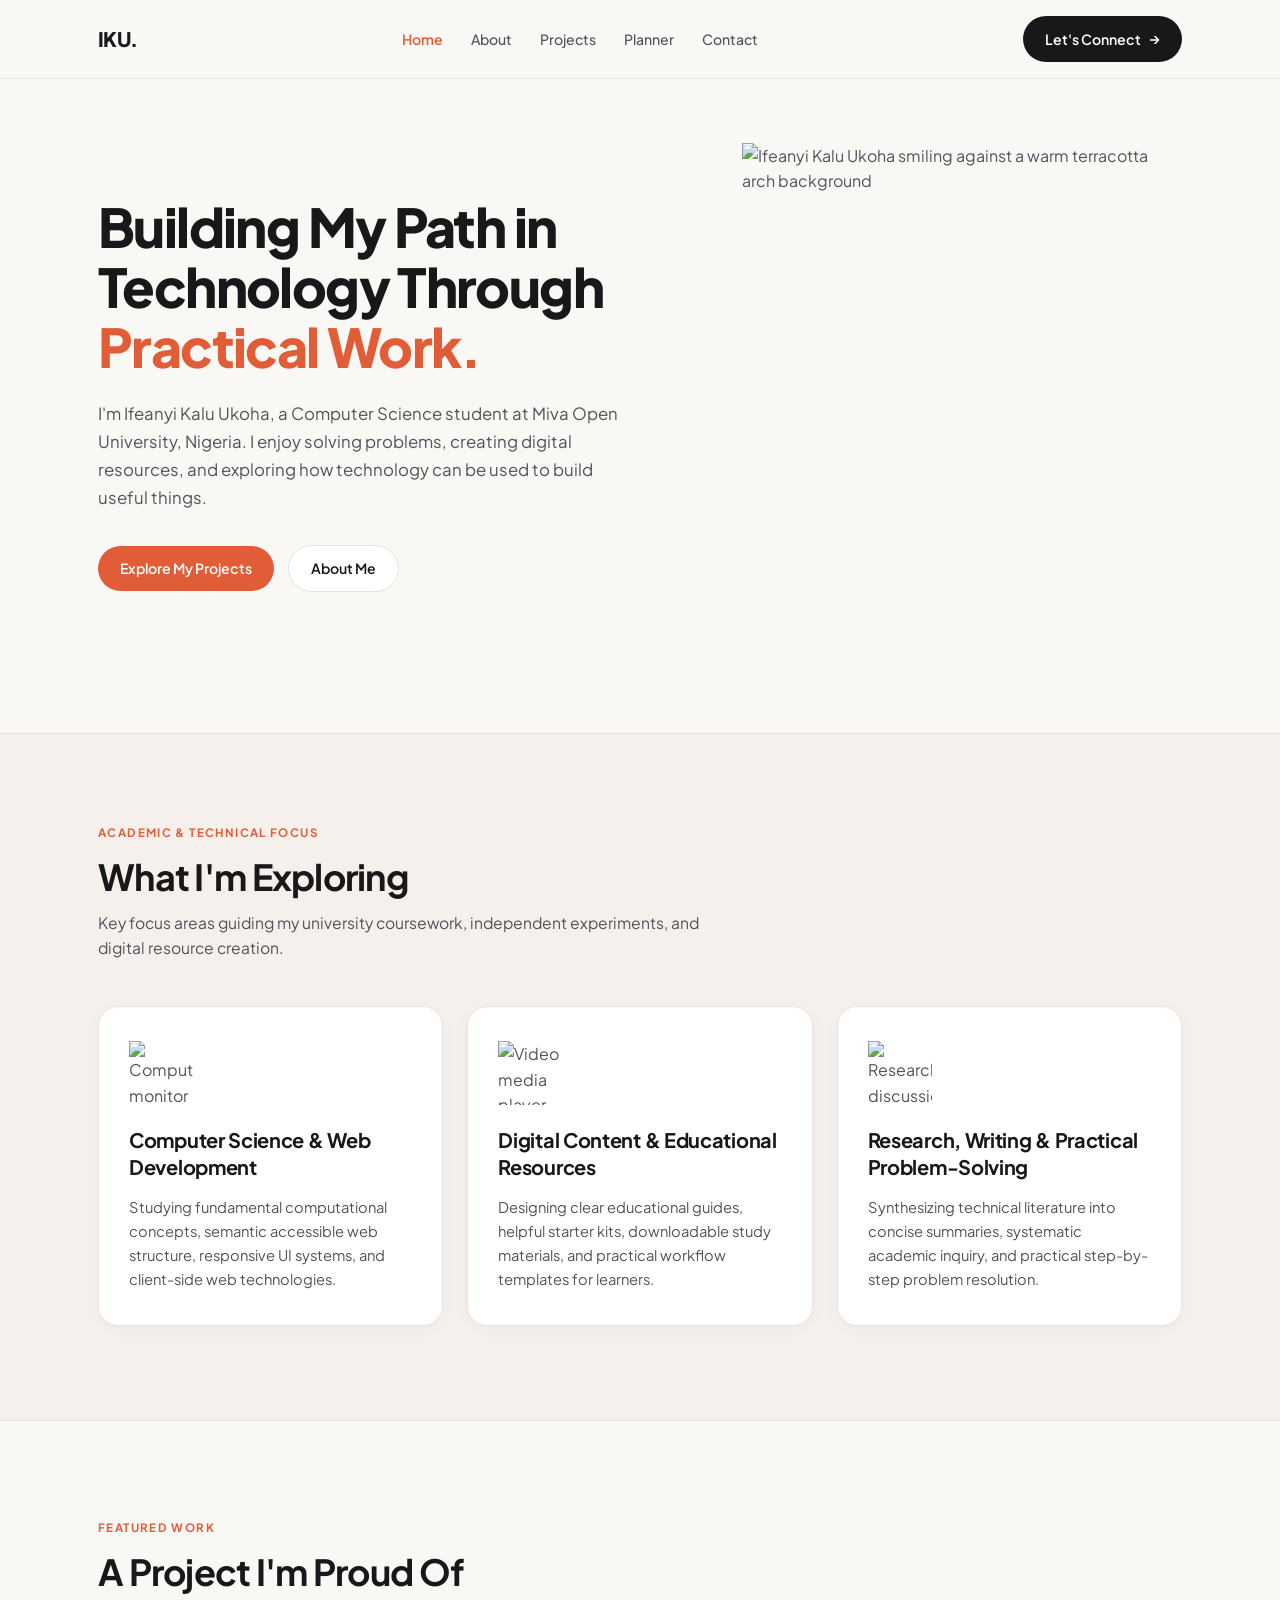
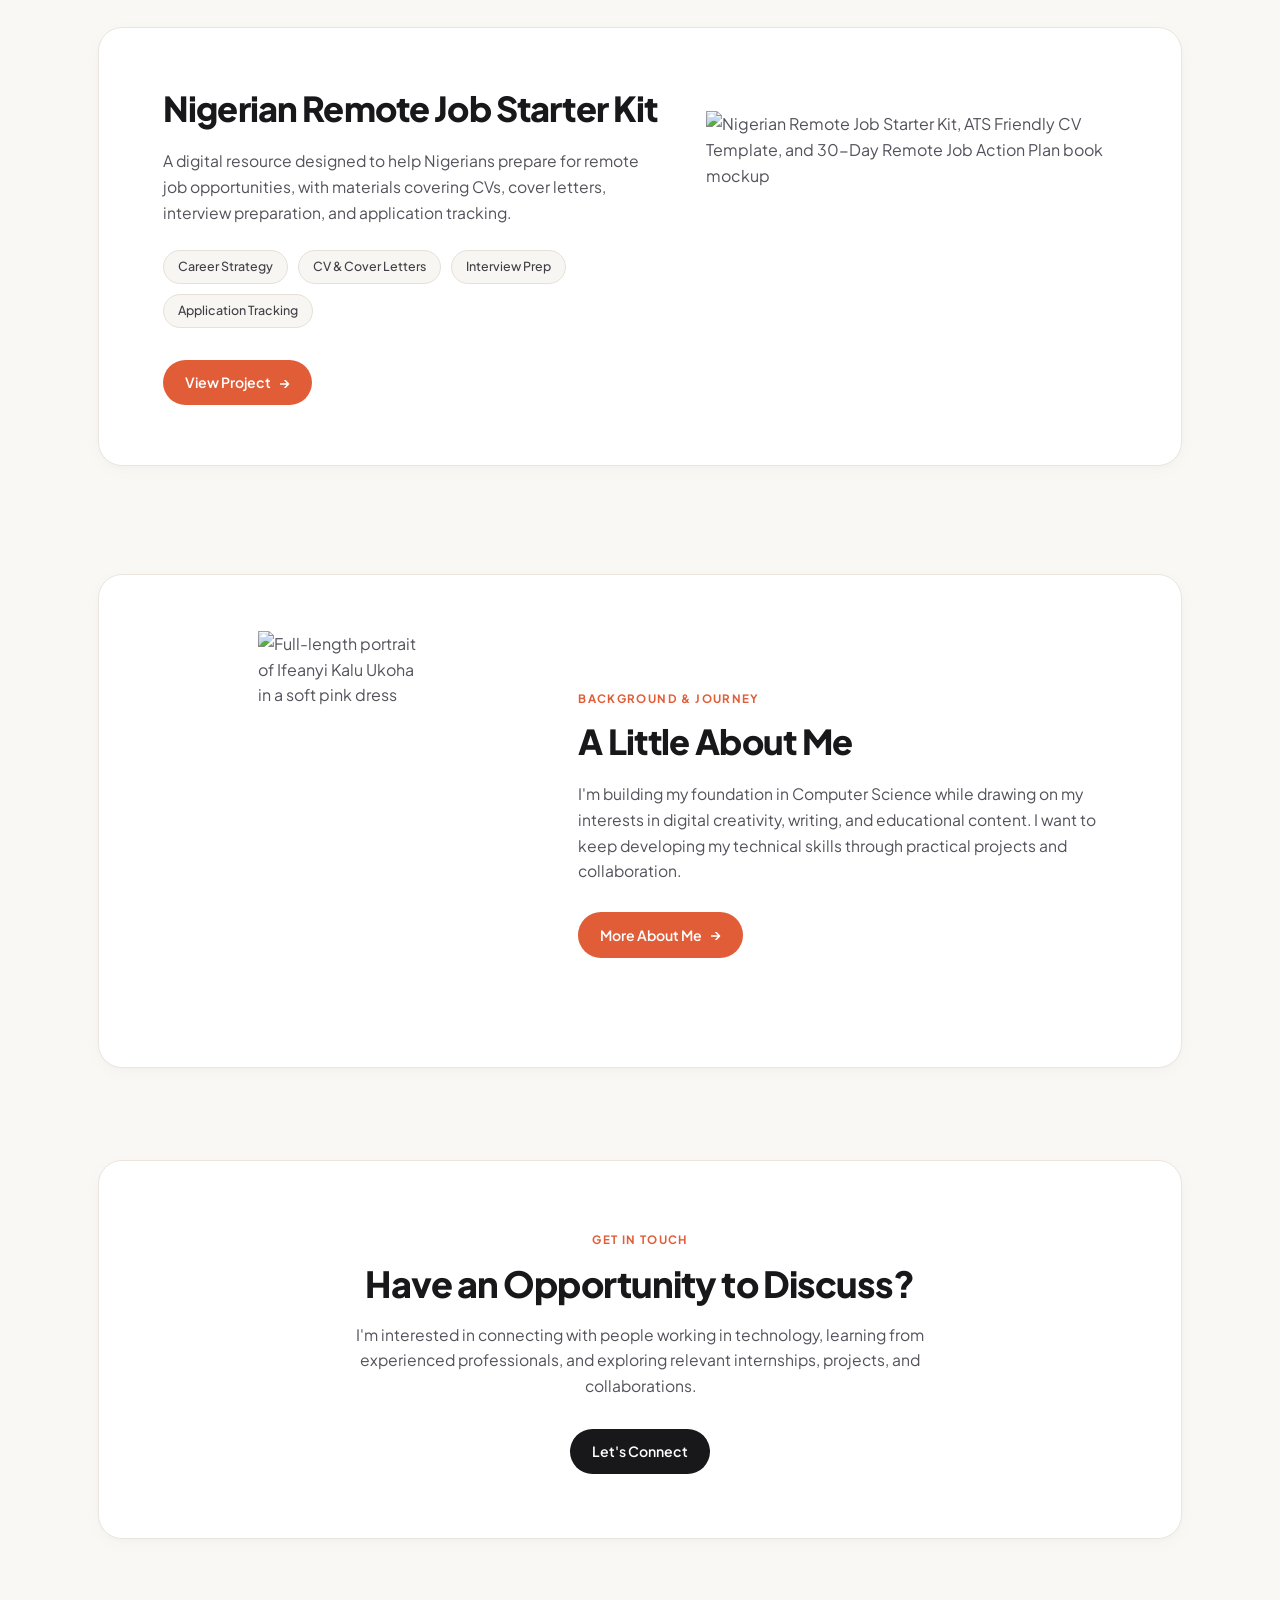
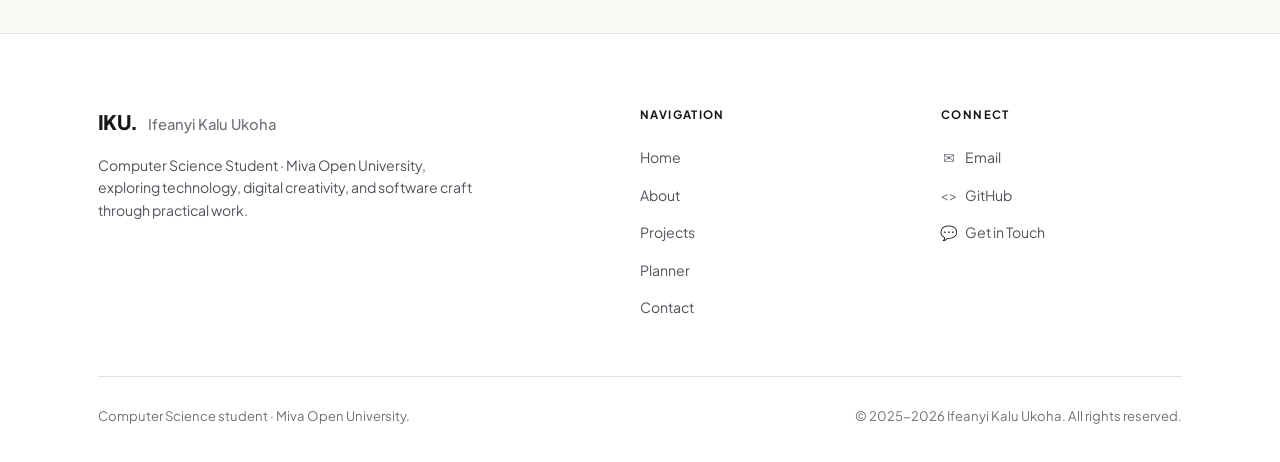
==== index.html @ 0268415d "Homepage UI transferred" ====
<!doctype html>
<html lang="en">
  <head>
    <meta charset="UTF-8" />
    <meta name="viewport" content="width=device-width, initial-scale=1.0" />
    <title>Ifeanyi Kalu Ukoha - Portfolio Homepage</title>
    <meta name="description" content="Portfolio homepage of Ifeanyi Kalu Ukoha, Computer Science student at Miva Open University, Nigeria." />
    <meta property="og:title" content="Ifeanyi Kalu Ukoha - Portfolio Homepage" />
    <meta property="og:description" content="Portfolio homepage of Ifeanyi Kalu Ukoha, Computer Science student at Miva Open University, Nigeria." />
    <meta property="og:type" content="website" />
    <meta name="twitter:card" content="summary_large_image" />

    
    <link rel="preconnect" href="https://fonts.googleapis.com" />
    <link rel="preconnect" href="https://fonts.gstatic.com" crossorigin />
    <link
      href="https://fonts.googleapis.com/css2?family=Plus+Jakarta+Sans:wght@400;500;600;700;800&display=swap"
      rel="stylesheet"
    />

    
    <link rel="stylesheet" href="/css/style.css" />
    <link rel="stylesheet" href="/css/home.css" />
  </head>
  <body>
    <!-- =====================================================================
         1. Navigation
         ===================================================================== -->
    <header class="site-header">
      <div class="container nav-container">
        <a href="#home" class="brand-logo" aria-label="IKU Homepage">IKU.</a>

        <button
          class="mobile-menu-toggle"
          id="mobileMenuToggle"
          aria-label="Toggle navigation menu"
          aria-expanded="false"
        >
          <span></span>
          <span></span>
          <span></span>
        </button>

        <nav aria-label="Main Navigation">
          <ul class="nav-links">
            <li><a href="#home" class="nav-link active">Home</a></li>
            <li><a href="#about" class="nav-link">About</a></li>
            <li><a href="#projects" class="nav-link">Projects</a></li>
            <li><a href="#focus" class="nav-link">Planner</a></li>
            <li><a href="#contact" class="nav-link">Contact</a></li>
          </ul>
        </nav>

        <div class="nav-actions">
          <a href="#contact" class="btn btn-dark">
            Let's Connect <span class="arrow">→</span>
          </a>
        </div>
      </div>
    </header>

    <!-- Main Content Flow -->
    <main>
      <!-- ===================================================================
           2. Hero Section
           =================================================================== -->
      <section id="home" class="hero-section">
        <div class="container">
          <div class="hero-grid">
            <div class="hero-content">
              <h1 class="hero-headline">
                Building My Path in<br class="hero-br" />
                Technology Through<br class="hero-br" />
                <span class="highlight">Practical Work.</span>
              </h1>
              <p class="hero-intro">
                I'm Ifeanyi Kalu Ukoha, a Computer Science student at Miva Open
                University, Nigeria. I enjoy solving problems, creating digital
                resources, and exploring how technology can be used to build
                useful things.
              </p>
              <div class="hero-actions">
                <a href="#projects" class="btn btn-primary">Explore My Projects</a>
                <a href="#about" class="btn btn-secondary">About Me</a>
              </div>
            </div>

            <div class="hero-visual">
              <div class="hero-portrait-wrapper">
                <img
                  src="/assets/images/hero-portrait.png"
                  alt="Ifeanyi Kalu Ukoha smiling against a warm terracotta arch background"
                  class="hero-portrait-img"
                  width="420"
                  height="480"
                />
              </div>
            </div>
          </div>
        </div>
      </section>

      <!-- ===================================================================
           3. Academic & Technical Focus
           =================================================================== -->
      <section id="focus" class="focus-section">
        <div class="container">
          <div class="focus-header">
            <span class="eyebrow">ACADEMIC & TECHNICAL FOCUS</span>
            <h2 class="section-title">What I'm Exploring</h2>
            <p class="section-desc">
              Key focus areas guiding my university coursework, independent experiments, and digital resource creation.
            </p>
          </div>

          <div class="focus-grid">
            <!-- Card 1 -->
            <article class="focus-card card">
              <div class="focus-icon-wrap">
                <img
                  src="/assets/images/icon-cs.png"
                  alt="Computer monitor and keyboard icon"
                  width="64"
                  height="64"
                />
              </div>
              <h3 class="focus-card-title">Computer Science & Web Development</h3>
              <p class="focus-card-desc">
                Studying fundamental computational concepts, semantic accessible web structure, responsive UI systems, and client-side web technologies.
              </p>
            </article>

            <!-- Card 2 -->
            <article class="focus-card card">
              <div class="focus-icon-wrap">
                <img
                  src="/assets/images/icon-content.png"
                  alt="Video media player icon"
                  width="64"
                  height="64"
                />
              </div>
              <h3 class="focus-card-title">Digital Content & Educational Resources</h3>
              <p class="focus-card-desc">
                Designing clear educational guides, helpful starter kits, downloadable study materials, and practical workflow templates for learners.
              </p>
            </article>

            <!-- Card 3 -->
            <article class="focus-card card">
              <div class="focus-icon-wrap">
                <img
                  src="/assets/images/icon-research.png"
                  alt="Research discussion bubble and keyboard icon"
                  width="64"
                  height="64"
                />
              </div>
              <h3 class="focus-card-title">Research, Writing & Practical Problem-Solving</h3>
              <p class="focus-card-desc">
                Synthesizing technical literature into concise summaries, systematic academic inquiry, and practical step-by-step problem resolution.
              </p>
            </article>
          </div>
        </div>
      </section>

      <!-- ===================================================================
           4. Featured Project
           =================================================================== -->
      <section id="projects" class="featured-section">
        <div class="container">
          <div class="featured-header">
            <span class="eyebrow">FEATURED WORK</span>
            <h2 class="section-title">A Project I'm Proud Of</h2>
          </div>

          <article class="featured-card card">
            <div class="featured-content">
              <h3 class="featured-project-title">Nigerian Remote Job Starter Kit</h3>
              <p class="featured-project-desc">
                A digital resource designed to help Nigerians prepare for remote job opportunities, with materials covering CVs, cover letters, interview preparation, and application tracking.
              </p>

              <div class="tags-list">
                <span class="tag-badge">Career Strategy</span>
                <span class="tag-badge">CV & Cover Letters</span>
                <span class="tag-badge">Interview Prep</span>
                <span class="tag-badge">Application Tracking</span>
              </div>

              <a href="#contact" class="btn btn-primary">
                View Project <span class="arrow">→</span>
              </a>
            </div>

            <div class="featured-visual">
              <img
                src="/assets/images/project-starter-kit.png"
                alt="Nigerian Remote Job Starter Kit, ATS Friendly CV Template, and 30-Day Remote Job Action Plan book mockup"
                class="featured-mockup-img"
                width="380"
                height="250"
              />
            </div>
          </article>
        </div>
      </section>

      <!-- ===================================================================
           5. About Preview
           =================================================================== -->
      <section id="about" class="about-section">
        <div class="container">
          <article class="about-card card">
            <div class="about-visual">
              <img
                src="/assets/images/about-portrait.png"
                alt="Full-length portrait of Ifeanyi Kalu Ukoha in a soft pink dress"
                class="about-portrait-img"
                width="160"
                height="360"
              />
            </div>

            <div class="about-content">
              <span class="eyebrow">BACKGROUND & JOURNEY</span>
              <h2 class="about-title">A Little About Me</h2>
              <p class="about-desc">
                I'm building my foundation in Computer Science while drawing on my interests in digital creativity, writing, and educational content. I want to keep developing my technical skills through practical projects and collaboration.
              </p>
              <a href="#contact" class="btn btn-primary">
                More About Me <span class="arrow">→</span>
              </a>
            </div>
          </article>
        </div>
      </section>

      <!-- ===================================================================
           6. Contact CTA
           =================================================================== -->
      <section id="contact" class="contact-cta-section">
        <div class="container">
          <div class="contact-card card">
            <span class="eyebrow">GET IN TOUCH</span>
            <h2 class="contact-title">Have an Opportunity to Discuss?</h2>
            <p class="contact-desc">
              I'm interested in connecting with people working in technology, learning from experienced professionals, and exploring relevant internships, projects, and collaborations.
            </p>
            <a href="mailto:uzo4809@gmail.com" class="btn btn-dark">
              Let's Connect
            </a>
          </div>
        </div>
      </section>
    </main>

    <!-- =====================================================================
         7. Footer
         ===================================================================== -->
    <footer class="site-footer">
      <div class="container">
        <div class="footer-top">
          <!-- Col 1: Brand & Bio -->
          <div class="footer-brand">
            <div class="footer-logo-line">
              <span class="footer-logo">IKU.</span>
              <span class="footer-fullname">Ifeanyi Kalu Ukoha</span>
            </div>
            <p class="footer-bio">
              Computer Science Student · Miva Open University, exploring technology, digital creativity, and software craft through practical work.
            </p>
          </div>

          <!-- Col 2: Navigation Links -->
          <div class="footer-nav-col">
            <h3 class="footer-heading">NAVIGATION</h3>
            <ul class="footer-list">
              <li><a href="#home" class="footer-link">Home</a></li>
              <li><a href="#about" class="footer-link">About</a></li>
              <li><a href="#projects" class="footer-link">Projects</a></li>
              <li><a href="#focus" class="footer-link">Planner</a></li>
              <li><a href="#contact" class="footer-link">Contact</a></li>
            </ul>
          </div>

          <!-- Col 3: Connect -->
          <div class="footer-connect-col">
            <h3 class="footer-heading">CONNECT</h3>
            <ul class="footer-list">
              <li>
                <a href="mailto:uzo4809@gmail.com" class="footer-link">
                  <span class="footer-icon">✉</span> Email
                </a>
              </li>
              <li>
                <a href="https://github.com" target="_blank" rel="noopener noreferrer" class="footer-link">
                  <span class="footer-icon">&lt;&gt;</span> GitHub
                </a>
              </li>
              <li>
                <a href="#contact" class="footer-link">
                  <span class="footer-icon">💬</span> Get in Touch
                </a>
              </li>
            </ul>
          </div>
        </div>

        <div class="footer-bottom">
          <div class="footer-subtext">Computer Science student · Miva Open University.</div>
          <div class="footer-copyright">© 2025-2026 Ifeanyi Kalu Ukoha. All rights reserved.</div>
        </div>
      </div>
    </footer>

    <!-- Vanilla JavaScript Interaction -->
    <script type="module" src="/js/main.js"></script>
  </body>
</html>
---- css/home.css ----
/* ==========================================================================
   Base Design Tokens & Resets
   ========================================================================== */
:root {
  --bg-main: #FAF8F5;
  --bg-tinted: #F5F0EB;
  --bg-card: #FFFFFF;
  --bg-footer: #FFFFFF;
  
  --accent-orange: #E05D38;
  --accent-orange-hover: #CC4E2B;
  --accent-orange-soft: #FBF0EB;
  
  --text-primary: #18181B;
  --text-muted: #52525B;
  --text-light: #71717A;
  --text-lighter: #A1A1AA;
  
  --btn-dark: #18181B;
  --btn-dark-hover: #09090B;
  
  --border-subtle: #E8E2D9;
  --border-light: #ECE7E1;
  --border-card: #EBE5DE;
  --tag-bg: #F4F0EC;
  --tag-border: #E5DFD7;
  
  --font-family: 'Plus Jakarta Sans', system-ui, -apple-system, BlinkMacSystemFont, 'Segoe UI', Roboto, Helvetica, Arial, sans-serif;
  --radius-sm: 8px;
  --radius-md: 14px;
  --radius-lg: 20px;
  --radius-xl: 24px;
  --radius-full: 9999px;
  
  --shadow-card: 0 4px 20px -2px rgba(24, 24, 27, 0.03), 0 2px 6px -1px rgba(24, 24, 27, 0.02);
  --shadow-hover: 0 10px 30px -4px rgba(24, 24, 27, 0.06), 0 4px 10px -2px rgba(24, 24, 27, 0.03);
  --transition: all 0.2s cubic-bezier(0.16, 1, 0.3, 1);
}

*, *::before, *::after {
  box-sizing: border-box;
  margin: 0;
  padding: 0;
}

html {
  scroll-behavior: smooth;
  font-size: 16px;
  -webkit-text-size-adjust: 100%;
}

body {
  font-family: var(--font-family);
  background-color: var(--bg-main);
  color: var(--text-muted);
  line-height: 1.6;
  -webkit-font-smoothing: antialiased;
  -moz-osx-font-smoothing: grayscale;
  overflow-x: hidden;
}

img {
  max-width: 100%;
  height: auto;
  display: block;
}

a {
  color: inherit;
  text-decoration: none;
  transition: var(--transition);
}

button {
  font-family: inherit;
  cursor: pointer;
  border: none;
  background: none;
}

/* ==========================================================================
   Layout Containers & Common Typography
   ========================================================================== */
.container {
  width: 100%;
  max-width: 1140px;
  margin-left: auto;
  margin-right: auto;
  padding-left: 28px;
  padding-right: 28px;
}

.eyebrow {
  display: inline-block;
  font-size: 0.72rem;
  font-weight: 700;
  letter-spacing: 0.12em;
  text-transform: uppercase;
  color: var(--accent-orange);
  margin-bottom: 12px;
}

.section-title {
  font-size: 2.25rem;
  font-weight: 700;
  color: var(--text-primary);
  line-height: 1.2;
  letter-spacing: -0.02em;
  margin-bottom: 12px;
}

.section-desc {
  font-size: 0.98rem;
  color: var(--text-muted);
  line-height: 1.6;
  max-width: 620px;
}

/* Buttons */
.btn {
  display: inline-flex;
  align-items: center;
  justify-content: center;
  gap: 8px;
  font-size: 0.88rem;
  font-weight: 600;
  padding: 11px 22px;
  border-radius: var(--radius-full);
  transition: var(--transition);
  text-decoration: none;
  white-space: nowrap;
}

.btn-primary {
  background-color: var(--accent-orange);
  color: #FFFFFF;
}

.btn-primary:hover {
  background-color: var(--accent-orange-hover);
  transform: translateY(-1px);
  box-shadow: 0 4px 14px rgba(224, 93, 56, 0.28);
}

.btn-secondary {
  background-color: #FFFFFF;
  color: var(--text-primary);
  border: 1px solid var(--border-subtle);
}

.btn-secondary:hover {
  background-color: #FAF8F5;
  border-color: #D4CDCA;
  transform: translateY(-1px);
}

.btn-dark {
  background-color: var(--btn-dark);
  color: #FFFFFF;
}

.btn-dark:hover {
  background-color: var(--btn-dark-hover);
  transform: translateY(-1px);
  box-shadow: 0 4px 14px rgba(24, 24, 27, 0.2);
}

.btn .arrow {
  display: inline-block;
  font-size: 1.05em;
  transition: transform 0.2s ease;
}

.btn:hover .arrow {
  transform: translateX(3px);
}

/* Cards */
.card {
  background-color: var(--bg-card);
  border: 1px solid var(--border-card);
  border-radius: var(--radius-xl);
  box-shadow: var(--shadow-card);
  transition: var(--transition);
}

/* ==========================================================================
   Area 1: Navigation
   ========================================================================== */
.site-header {
  position: sticky;
  top: 0;
  z-index: 100;
  background-color: rgba(250, 248, 245, 0.94);
  backdrop-filter: blur(10px);
  -webkit-backdrop-filter: blur(10px);
  border-bottom: 1px solid rgba(232, 226, 217, 0.6);
  padding: 16px 0;
}

.nav-container {
  display: flex;
  align-items: center;
  justify-content: space-between;
}

.brand-logo {
  font-size: 1.25rem;
  font-weight: 800;
  color: var(--text-primary);
  letter-spacing: -0.03em;
}

.nav-links {
  display: flex;
  align-items: center;
  gap: 28px;
  list-style: none;
}

.nav-link {
  font-size: 0.88rem;
  font-weight: 500;
  color: var(--text-muted);
}

.nav-link:hover {
  color: var(--text-primary);
}

.nav-link.active {
  color: var(--accent-orange);
  font-weight: 600;
}

.nav-actions {
  display: flex;
  align-items: center;
}

.mobile-menu-toggle {
  display: none;
  flex-direction: column;
  justify-content: space-between;
  width: 26px;
  height: 18px;
  cursor: pointer;
}

.mobile-menu-toggle span {
  display: block;
  height: 2px;
  width: 100%;
  background-color: var(--text-primary);
  border-radius: 2px;
  transition: var(--transition);
}

/* ==========================================================================
   Area 2: Hero Section
   ========================================================================== */
.hero-section {
  padding: 64px 0 88px;
  overflow: hidden;
}

.hero-grid {
  display: grid;
  grid-template-columns: 1.15fr 0.85fr;
  align-items: center;
  gap: 48px;
}

.hero-content {
  max-width: 580px;
}

.hero-headline {
  font-size: 3.35rem;
  font-weight: 800;
  line-height: 1.12;
  letter-spacing: -0.03em;
  color: var(--text-primary);
  margin-bottom: 24px;
}

.hero-headline .highlight {
  color: var(--accent-orange);
  display: inline;
}

.hero-br {
  display: block;
}

.hero-intro {
  font-size: 1.05rem;
  color: var(--text-muted);
  line-height: 1.65;
  margin-bottom: 34px;
  max-width: 530px;
}

.hero-actions {
  display: flex;
  align-items: center;
  gap: 14px;
  flex-wrap: wrap;
}

.hero-visual {
  display: flex;
  justify-content: flex-end;
  position: relative;
}

.hero-portrait-wrapper {
  position: relative;
  width: 100%;
  max-width: 440px;
}

.hero-portrait-img {
  width: 100%;
  height: auto;
  display: block;
  object-fit: contain;
}

/* ==========================================================================
   Area 3: Academic & Technical Focus
   ========================================================================== */
.focus-section {
  background-color: var(--bg-tinted);
  padding: 84px 0 94px;
  border-top: 1px solid var(--border-subtle);
  border-bottom: 1px solid var(--border-subtle);
}

.focus-header {
  margin-bottom: 46px;
}

.focus-grid {
  display: grid;
  grid-template-columns: repeat(3, 1fr);
  gap: 24px;
}

.focus-card {
  padding: 34px 30px;
  display: flex;
  flex-direction: column;
  background-color: var(--bg-card);
  border-radius: var(--radius-lg);
  border: 1px solid var(--border-card);
}

.focus-card:hover {
  transform: translateY(-3px);
  box-shadow: var(--shadow-hover);
  border-color: #E2DBD2;
}

.focus-icon-wrap {
  width: 64px;
  height: 64px;
  margin-bottom: 22px;
  display: flex;
  align-items: center;
  justify-content: flex-start;
}

.focus-icon-wrap img {
  max-width: 100%;
  max-height: 100%;
  object-fit: contain;
}

.focus-card-title {
  font-size: 1.25rem;
  font-weight: 700;
  color: var(--text-primary);
  line-height: 1.32;
  letter-spacing: -0.015em;
  margin-bottom: 16px;
}

.focus-card-desc {
  font-size: 0.92rem;
  color: var(--text-muted);
  line-height: 1.62;
}

/* ==========================================================================
   Area 4: Featured Project
   ========================================================================== */
.featured-section {
  padding: 92px 0 84px;
}

.featured-header {
  margin-bottom: 34px;
}

.featured-card {
  padding: 60px 64px;
  display: grid;
  grid-template-columns: 1.1fr 0.9fr;
  align-items: center;
  gap: 40px;
  background-color: var(--bg-card);
  border-radius: var(--radius-xl);
  border: 1px solid var(--border-card);
}

.featured-card:hover {
  box-shadow: var(--shadow-hover);
}

.featured-project-title {
  font-size: 2.15rem;
  font-weight: 800;
  color: var(--text-primary);
  line-height: 1.22;
  letter-spacing: -0.025em;
  margin-bottom: 18px;
}

.featured-project-desc {
  font-size: 0.98rem;
  color: var(--text-muted);
  line-height: 1.65;
  margin-bottom: 24px;
  max-width: 480px;
}

.tags-list {
  display: flex;
  flex-wrap: wrap;
  gap: 10px;
  margin-bottom: 32px;
}

.tag-badge {
  font-size: 0.78rem;
  font-weight: 500;
  color: #3F3F46;
  background-color: #F8F6F2;
  border: 1px solid #E6E0D8;
  padding: 6px 14px;
  border-radius: var(--radius-full);
}

.featured-visual {
  display: flex;
  align-items: center;
  justify-content: center;
}

.featured-mockup-img {
  width: 100%;
  max-width: 420px;
  height: auto;
  object-fit: contain;
}

/* ==========================================================================
   Area 5: About Preview
   ========================================================================== */
.about-section {
  padding: 24px 0 68px;
}

.about-card {
  padding: 56px 64px;
  display: grid;
  grid-template-columns: 0.8fr 1.2fr;
  align-items: center;
  gap: 56px;
  background-color: var(--bg-card);
  border-radius: var(--radius-xl);
  border: 1px solid var(--border-card);
}

.about-card:hover {
  box-shadow: var(--shadow-hover);
}

.about-visual {
  display: flex;
  align-items: center;
  justify-content: center;
}

.about-portrait-img {
  max-height: 380px;
  width: auto;
  object-fit: contain;
}

.about-content {
  max-width: 520px;
}

.about-title {
  font-size: 2.15rem;
  font-weight: 800;
  color: var(--text-primary);
  line-height: 1.22;
  letter-spacing: -0.02em;
  margin-bottom: 18px;
}

.about-desc {
  font-size: 0.98rem;
  color: var(--text-muted);
  line-height: 1.65;
  margin-bottom: 28px;
}

/* ==========================================================================
   Area 6: Contact CTA
   ========================================================================== */
.contact-cta-section {
  padding: 24px 0 94px;
}

.contact-card {
  padding: 64px 40px;
  text-align: center;
  background-color: var(--bg-card);
  border-radius: var(--radius-xl);
  border: 1px solid var(--border-card);
  max-width: 1140px;
  margin: 0 auto;
}

.contact-card:hover {
  box-shadow: var(--shadow-hover);
}

.contact-title {
  font-size: 2.25rem;
  font-weight: 800;
  color: var(--text-primary);
  line-height: 1.22;
  letter-spacing: -0.025em;
  margin-bottom: 16px;
}

.contact-desc {
  font-size: 0.98rem;
  color: var(--text-muted);
  line-height: 1.65;
  max-width: 580px;
  margin: 0 auto 30px;
}

/* ==========================================================================
   Area 7: Footer
   ========================================================================== */
.site-footer {
  background-color: var(--bg-footer);
  border-top: 1px solid var(--border-subtle);
  padding: 72px 0 36px;
}

.footer-top {
  display: grid;
  grid-template-columns: 2fr 1fr 1fr;
  gap: 60px;
  padding-bottom: 56px;
}

.footer-brand {
  max-width: 380px;
}

.footer-logo-line {
  display: flex;
  align-items: baseline;
  gap: 10px;
  margin-bottom: 16px;
}

.footer-logo {
  font-size: 1.25rem;
  font-weight: 800;
  color: var(--text-primary);
  letter-spacing: -0.03em;
}

.footer-fullname {
  font-size: 0.92rem;
  font-weight: 500;
  color: var(--text-light);
}

.footer-bio {
  font-size: 0.88rem;
  color: var(--text-muted);
  line-height: 1.62;
}

.footer-heading {
  font-size: 0.72rem;
  font-weight: 700;
  letter-spacing: 0.12em;
  text-transform: uppercase;
  color: var(--text-primary);
  margin-bottom: 20px;
}

.footer-list {
  list-style: none;
  display: flex;
  flex-direction: column;
  gap: 12px;
}

.footer-link {
  font-size: 0.88rem;
  color: var(--text-muted);
  display: inline-flex;
  align-items: center;
  gap: 8px;
}

.footer-link:hover {
  color: var(--text-primary);
}

.footer-icon {
  display: inline-flex;
  align-items: center;
  justify-content: center;
  width: 16px;
  color: var(--text-light);
}

.footer-bottom {
  border-top: 1px solid var(--border-subtle);
  padding-top: 28px;
  display: flex;
  align-items: center;
  justify-content: space-between;
  font-size: 0.82rem;
  color: var(--text-light);
  flex-wrap: wrap;
  gap: 12px;
}

/* ==========================================================================
   Responsive Adaptations
   ========================================================================== */
@media (max-width: 1024px) {
  .hero-headline {
    font-size: 2.85rem;
  }
  
  .featured-card {
    padding: 48px;
    gap: 32px;
  }
  
  .about-card {
    padding: 48px;
    gap: 36px;
  }
}

@media (max-width: 860px) {
  .nav-links, .nav-actions {
    display: none;
  }
  
  .mobile-menu-toggle {
    display: flex;
  }

  .nav-container.open .nav-links {
    display: flex;
    flex-direction: column;
    position: absolute;
    top: 100%;
    left: 0;
    right: 0;
    background-color: var(--bg-main);
    border-bottom: 1px solid var(--border-subtle);
    padding: 24px 28px;
    gap: 18px;
    box-shadow: var(--shadow-hover);
  }

  .nav-container.open .nav-actions {
    display: flex;
    position: absolute;
    top: calc(100% + 220px);
    left: 28px;
    right: 28px;
  }
  
  .hero-grid {
    grid-template-columns: 1fr;
    gap: 40px;
    text-align: left;
  }

  .hero-br {
    display: inline;
  }
  
  .hero-visual {
    justify-content: center;
  }

  .hero-portrait-wrapper {
    max-width: 360px;
  }
  
  .focus-grid {
    grid-template-columns: 1fr;
    gap: 18px;
  }
  
  .featured-card {
    grid-template-columns: 1fr;
    padding: 36px 28px;
    gap: 32px;
  }
  
  .about-card {
    grid-template-columns: 1fr;
    padding: 36px 28px;
    gap: 32px;
    text-align: left;
  }
  
  .about-visual {
    order: -1;
  }

  .about-portrait-img {
    max-height: 300px;
  }
  
  .footer-top {
    grid-template-columns: 1fr;
    gap: 36px;
  }
  
  .footer-bottom {
    flex-direction: column;
    align-items: flex-start;
  }
}

@media (max-width: 600px) {
  .hero-headline {
    font-size: 2.35rem;
  }
  
  .section-title {
    font-size: 1.85rem;
  }
  
  .featured-project-title,
  .about-title,
  .contact-title {
    font-size: 1.75rem;
  }
  
  .contact-card {
    padding: 44px 20px;
  }
}
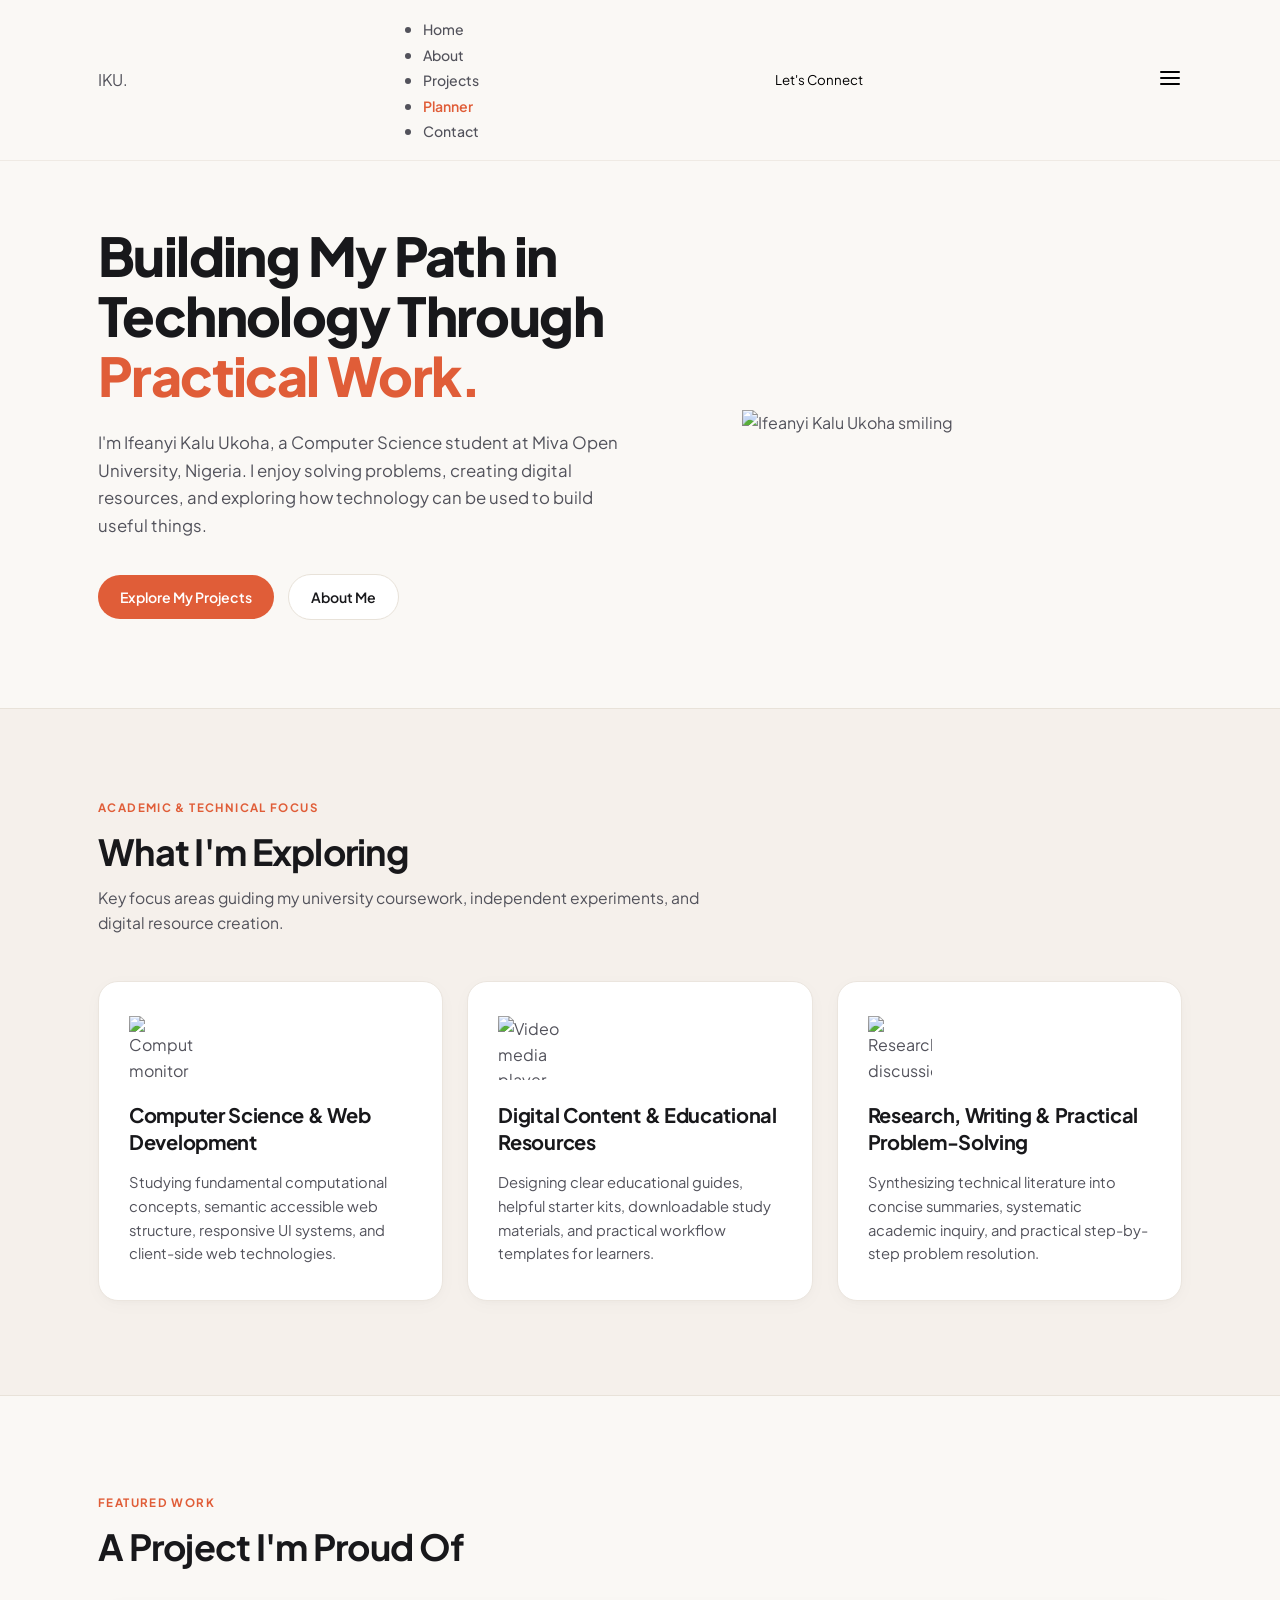
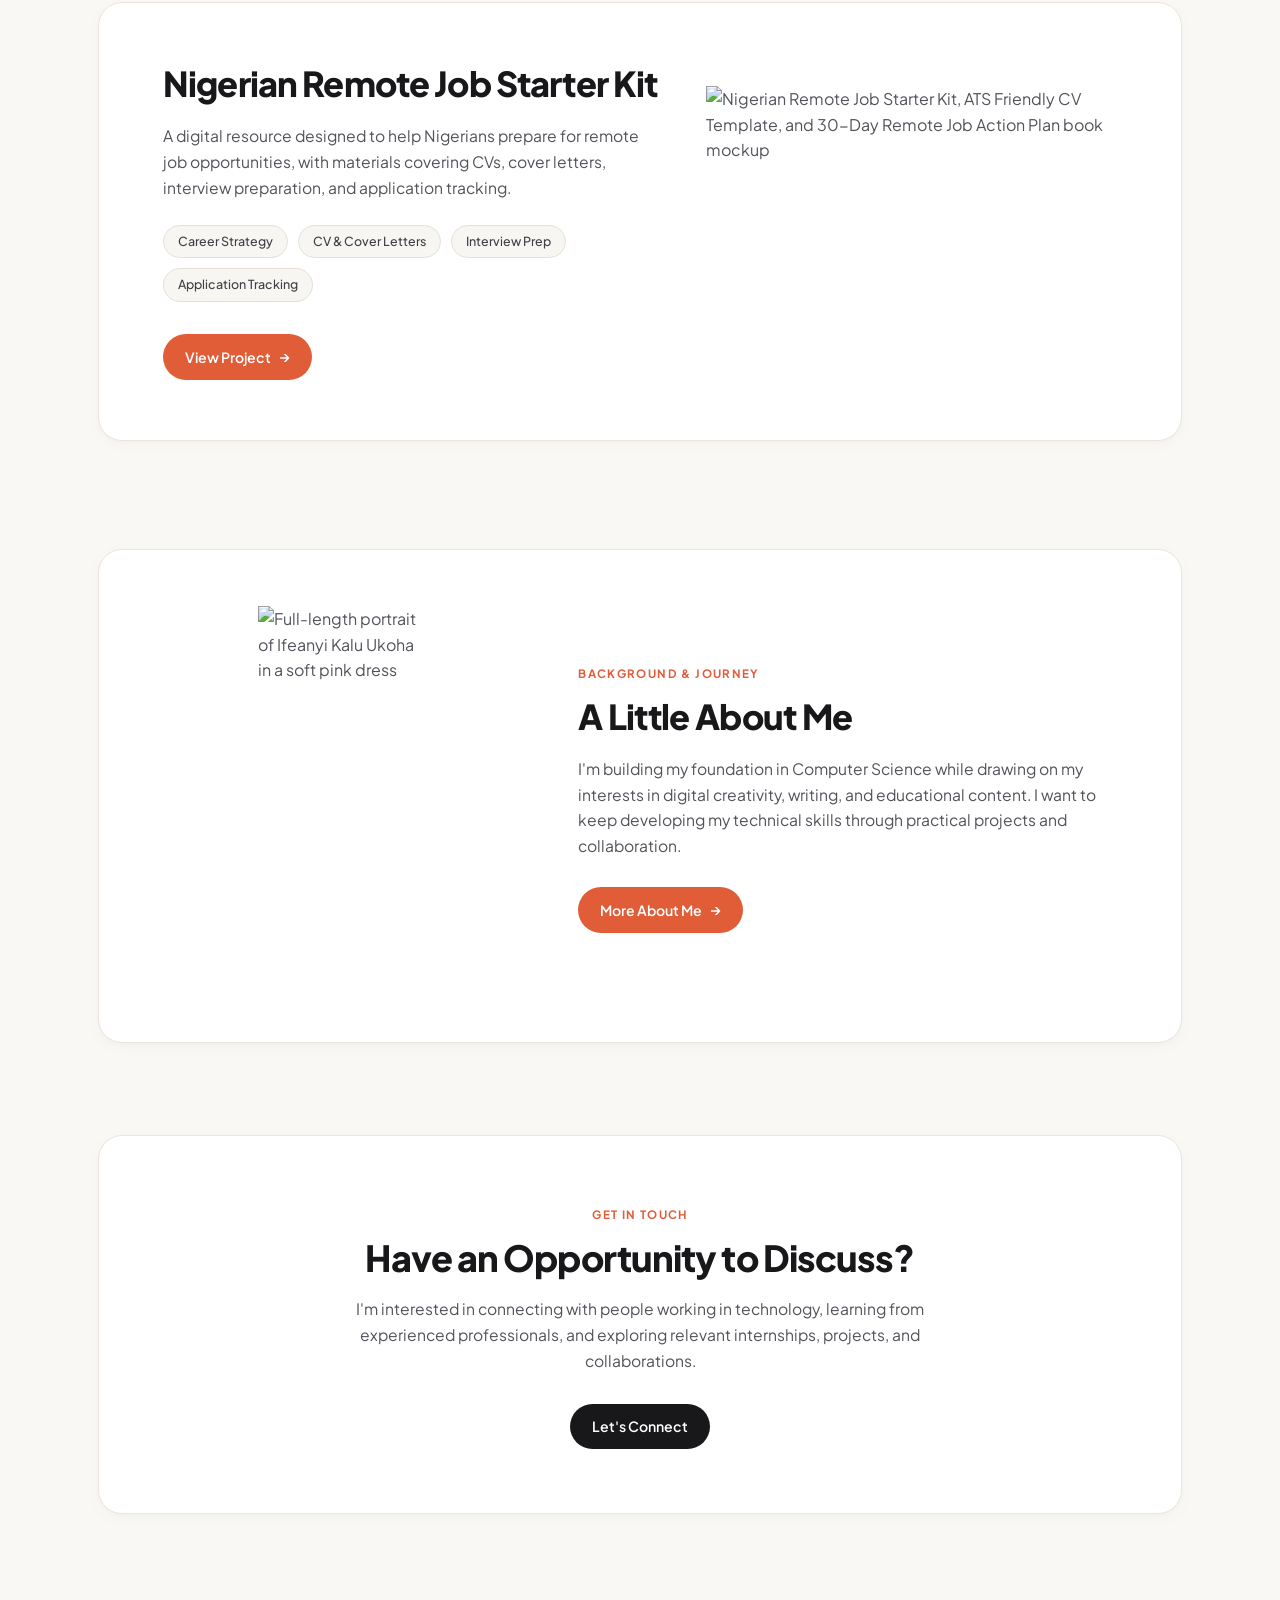
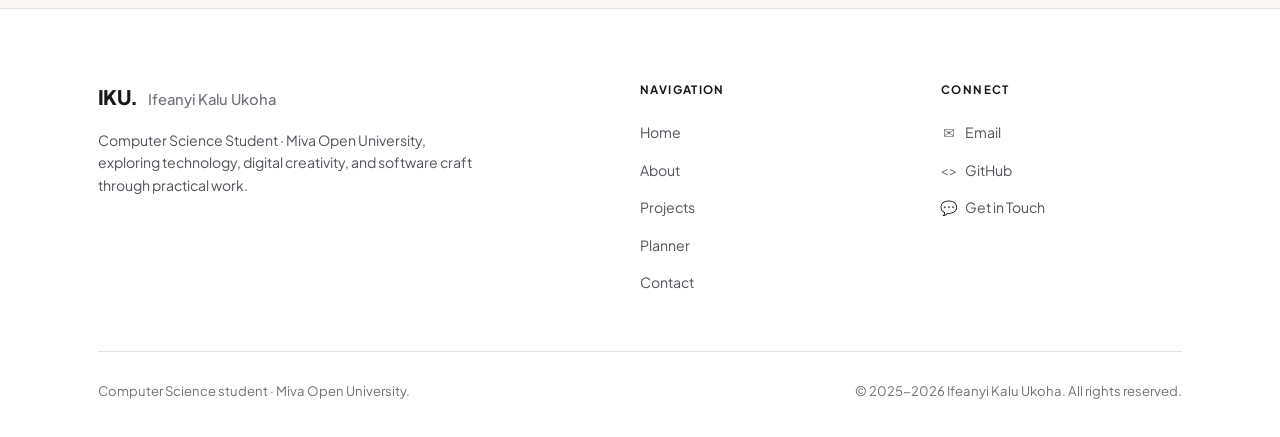
==== commit 54cabfad: "Homepage finished" ====
--- a/index.html
+++ b/index.html
@@ -19,47 +19,44 @@
     />
 
     
-    <link rel="stylesheet" href="/css/style.css" />
-    <link rel="stylesheet" href="/css/home.css" />
+    <link rel="stylesheet" href="css/style.css" />
+    <link rel="stylesheet" href="css/home.css" />
   </head>
   <body>
     <!-- =====================================================================
          1. Navigation
          ===================================================================== -->
-    <header class="site-header">
+    <header class="site-header" id="navigation">
       <div class="container nav-container">
-        <a href="#home" class="brand-logo" aria-label="IKU Homepage">IKU.</a>
-
-        <button
-          class="mobile-menu-toggle"
-          id="mobileMenuToggle"
-          aria-label="Toggle navigation menu"
-          aria-expanded="false"
-        >
-          <span></span>
-          <span></span>
-          <span></span>
-        </button>
-
-        <nav aria-label="Main Navigation">
-          <ul class="nav-links">
-            <li><a href="#home" class="nav-link active">Home</a></li>
-            <li><a href="#about" class="nav-link">About</a></li>
-            <li><a href="#projects" class="nav-link">Projects</a></li>
-            <li><a href="#focus" class="nav-link">Planner</a></li>
-            <li><a href="#contact" class="nav-link">Contact</a></li>
+        <a href="#hero" class="brand-link" aria-label="IKU Portfolio Home">
+          IKU.<span class="brand-dot"></span>
+        </a>
+
+        <nav>
+          <ul class="nav-menu" id="nav-menu">
+            <li><a href="#hero" class="nav-link">Home</a></li>
+            <li><a href="#about-preview" class="nav-link">About</a></li>
+            <li><a href="#featured-project" class="nav-link">Projects</a></li>
+            <li><a href="#academic-focus" class="nav-link active">Planner</a></li>
+            <li><a href="#contact-cta" class="nav-link">Contact</a></li>
           </ul>
         </nav>
 
-        <div class="nav-actions">
-          <a href="#contact" class="btn btn-dark">
-            Let's Connect <span class="arrow">→</span>
-          </a>
-        </div>
+        <button type="button" class="btn-pill btn-connect-action">
+          Let's Connect
+        </button>
+
+        <button class="mobile-nav-toggle" id="mobile-nav-toggle" aria-label="Toggle navigation menu">
+          <svg width="24" height="24" viewBox="0 0 24 24" fill="none" stroke="currentColor" stroke-width="2" stroke-linecap="round" stroke-linejoin="round">
+            <line x1="3" y1="12" x2="21" y2="12"></line>
+            <line x1="3" y1="6" x2="21" y2="6"></line>
+            <line x1="3" y1="18" x2="21" y2="18"></line>
+          </svg>
+        </button>
       </div>
     </header>
 
-    <!-- Main Content Flow -->
+    
     <main>
       <!-- ===================================================================
            2. Hero Section
@@ -84,17 +81,11 @@
                 <a href="#about" class="btn btn-secondary">About Me</a>
               </div>
             </div>
-
-            <div class="hero-visual">
-              <div class="hero-portrait-wrapper">
-                <img
-                  src="/assets/images/hero-portrait.png"
-                  alt="Ifeanyi Kalu Ukoha smiling against a warm terracotta arch background"
-                  class="hero-portrait-img"
-                  width="420"
-                  height="480"
-                />
-              </div>
+            <img
+                src="assets/img/8.png"
+                alt="Ifeanyi Kalu Ukoha smiling"
+                class="hero-portrait-img"
+            />
             </div>
           </div>
         </div>
@@ -118,7 +109,7 @@
             <article class="focus-card card">
               <div class="focus-icon-wrap">
                 <img
-                  src="/assets/images/icon-cs.png"
+                  src="/assets/img/computer.png"
                   alt="Computer monitor and keyboard icon"
                   width="64"
                   height="64"
@@ -134,7 +125,7 @@
             <article class="focus-card card">
               <div class="focus-icon-wrap">
                 <img
-                  src="/assets/images/icon-content.png"
+                  src="/assets/img/content.png"
                   alt="Video media player icon"
                   width="64"
                   height="64"
@@ -150,7 +141,7 @@
             <article class="focus-card card">
               <div class="focus-icon-wrap">
                 <img
-                  src="/assets/images/icon-research.png"
+                  src="/assets/img/writing.png"
                   alt="Research discussion bubble and keyboard icon"
                   width="64"
                   height="64"
@@ -196,7 +187,7 @@
 
             <div class="featured-visual">
               <img
-                src="/assets/images/project-starter-kit.png"
+                src="/assets/img/6.png"
                 alt="Nigerian Remote Job Starter Kit, ATS Friendly CV Template, and 30-Day Remote Job Action Plan book mockup"
                 class="featured-mockup-img"
                 width="380"
@@ -215,7 +206,7 @@
           <article class="about-card card">
             <div class="about-visual">
               <img
-                src="/assets/images/about-portrait.png"
+                src="/assets/img/7.png"
                 alt="Full-length portrait of Ifeanyi Kalu Ukoha in a soft pink dress"
                 class="about-portrait-img"
                 width="160"
@@ -278,10 +269,10 @@
             <h3 class="footer-heading">NAVIGATION</h3>
             <ul class="footer-list">
               <li><a href="#home" class="footer-link">Home</a></li>
-              <li><a href="#about" class="footer-link">About</a></li>
-              <li><a href="#projects" class="footer-link">Projects</a></li>
-              <li><a href="#focus" class="footer-link">Planner</a></li>
-              <li><a href="#contact" class="footer-link">Contact</a></li>
+              <li><a href="about.html" class="footer-link">About</a></li>
+              <li><a href="projects.html" class="footer-link">Projects</a></li>
+              <li><a href="planner.html" class="footer-link">Planner</a></li>
+              <li><a href="contact.html" class="footer-link">Contact</a></li>
             </ul>
           </div>
 
@@ -290,7 +281,7 @@
             <h3 class="footer-heading">CONNECT</h3>
             <ul class="footer-list">
               <li>
-                <a href="mailto:uzo4809@gmail.com" class="footer-link">
+                <a href="mailto:ifeanyikaluukoha1@gmail.com" class="footer-link">
                   <span class="footer-icon">✉</span> Email
                 </a>
               </li>
--- a/css/style.css
+++ b/css/style.css
@@ -0,0 +1,182 @@
+:root {
+  --bg-main: #FAF8F5;
+  --bg-tinted: #F5F0EB;
+  --bg-card: #FFFFFF;
+  --bg-footer: #FFFFFF;
+  
+  --accent-orange: #E05D38;
+  --accent-orange-hover: #CC4E2B;
+  --accent-orange-soft: #FBF0EB;
+  
+  --text-primary: #18181B;
+  --text-muted: #52525B;
+  --text-light: #71717A;
+  --text-lighter: #A1A1AA;
+  
+  --btn-dark: #18181B;
+  --btn-dark-hover: #09090B;
+  
+  --border-subtle: #E8E2D9;
+  --border-light: #ECE7E1;
+  --border-card: #EBE5DE;
+  --tag-bg: #F4F0EC;
+  --tag-border: #E5DFD7;
+  
+  --font-family: 'Plus Jakarta Sans', system-ui, -apple-system, BlinkMacSystemFont, 'Segoe UI', Roboto, Helvetica, Arial, sans-serif;
+  --radius-sm: 8px;
+  --radius-md: 14px;
+  --radius-lg: 20px;
+  --radius-xl: 24px;
+  --radius-full: 9999px;
+  
+  --shadow-card: 0 4px 20px -2px rgba(24, 24, 27, 0.03), 0 2px 6px -1px rgba(24, 24, 27, 0.02);
+  --shadow-hover: 0 10px 30px -4px rgba(24, 24, 27, 0.06), 0 4px 10px -2px rgba(24, 24, 27, 0.03);
+  --transition: all 0.2s cubic-bezier(0.16, 1, 0.3, 1);
+}
+
+*, *::before, *::after {
+  box-sizing: border-box;
+  margin: 0;
+  padding: 0;
+}
+
+html {
+  scroll-behavior: smooth;
+  font-size: 16px;
+  -webkit-text-size-adjust: 100%;
+}
+
+body {
+  font-family: var(--font-family);
+  background-color: var(--bg-main);
+  color: var(--text-muted);
+  line-height: 1.6;
+  -webkit-font-smoothing: antialiased;
+  -moz-osx-font-smoothing: grayscale;
+  overflow-x: hidden;
+}
+
+img {
+  max-width: 100%;
+  height: auto;
+  display: block;
+}
+
+a {
+  color: inherit;
+  text-decoration: none;
+  transition: var(--transition);
+}
+
+button {
+  font-family: inherit;
+  cursor: pointer;
+  border: none;
+  background: none;
+}
+
+/* ==========================================================================
+   Layout Containers & Common Typography
+   ========================================================================== */
+.container {
+  width: 100%;
+  max-width: 1140px;
+  margin-left: auto;
+  margin-right: auto;
+  padding-left: 28px;
+  padding-right: 28px;
+}
+
+.eyebrow {
+  display: inline-block;
+  font-size: 0.72rem;
+  font-weight: 700;
+  letter-spacing: 0.12em;
+  text-transform: uppercase;
+  color: var(--accent-orange);
+  margin-bottom: 12px;
+}
+
+.section-title {
+  font-size: 2.25rem;
+  font-weight: 700;
+  color: var(--text-primary);
+  line-height: 1.2;
+  letter-spacing: -0.02em;
+  margin-bottom: 12px;
+}
+
+.section-desc {
+  font-size: 0.98rem;
+  color: var(--text-muted);
+  line-height: 1.6;
+  max-width: 620px;
+}
+
+/* Buttons */
+.btn {
+  display: inline-flex;
+  align-items: center;
+  justify-content: center;
+  gap: 8px;
+  font-size: 0.88rem;
+  font-weight: 600;
+  padding: 11px 22px;
+  border-radius: var(--radius-full);
+  transition: var(--transition);
+  text-decoration: none;
+  white-space: nowrap;
+}
+
+.btn-primary {
+  background-color: var(--accent-orange);
+  color: #FFFFFF;
+}
+
+.btn-primary:hover {
+  background-color: var(--accent-orange-hover);
+  transform: translateY(-1px);
+  box-shadow: 0 4px 14px rgba(224, 93, 56, 0.28);
+}
+
+.btn-secondary {
+  background-color: #FFFFFF;
+  color: var(--text-primary);
+  border: 1px solid var(--border-subtle);
+}
+
+.btn-secondary:hover {
+  background-color: #FAF8F5;
+  border-color: #D4CDCA;
+  transform: translateY(-1px);
+}
+
+.btn-dark {
+  background-color: var(--btn-dark);
+  color: #FFFFFF;
+}
+
+.btn-dark:hover {
+  background-color: var(--btn-dark-hover);
+  transform: translateY(-1px);
+  box-shadow: 0 4px 14px rgba(24, 24, 27, 0.2);
+}
+
+.btn .arrow {
+  display: inline-block;
+  font-size: 1.05em;
+  transition: transform 0.2s ease;
+}
+
+.btn:hover .arrow {
+  transform: translateX(3px);
+}
+
+/* Cards */
+.card {
+  background-color: var(--bg-card);
+  border: 1px solid var(--border-card);
+  border-radius: var(--radius-xl);
+  box-shadow: var(--shadow-card);
+  transition: var(--transition);
+}
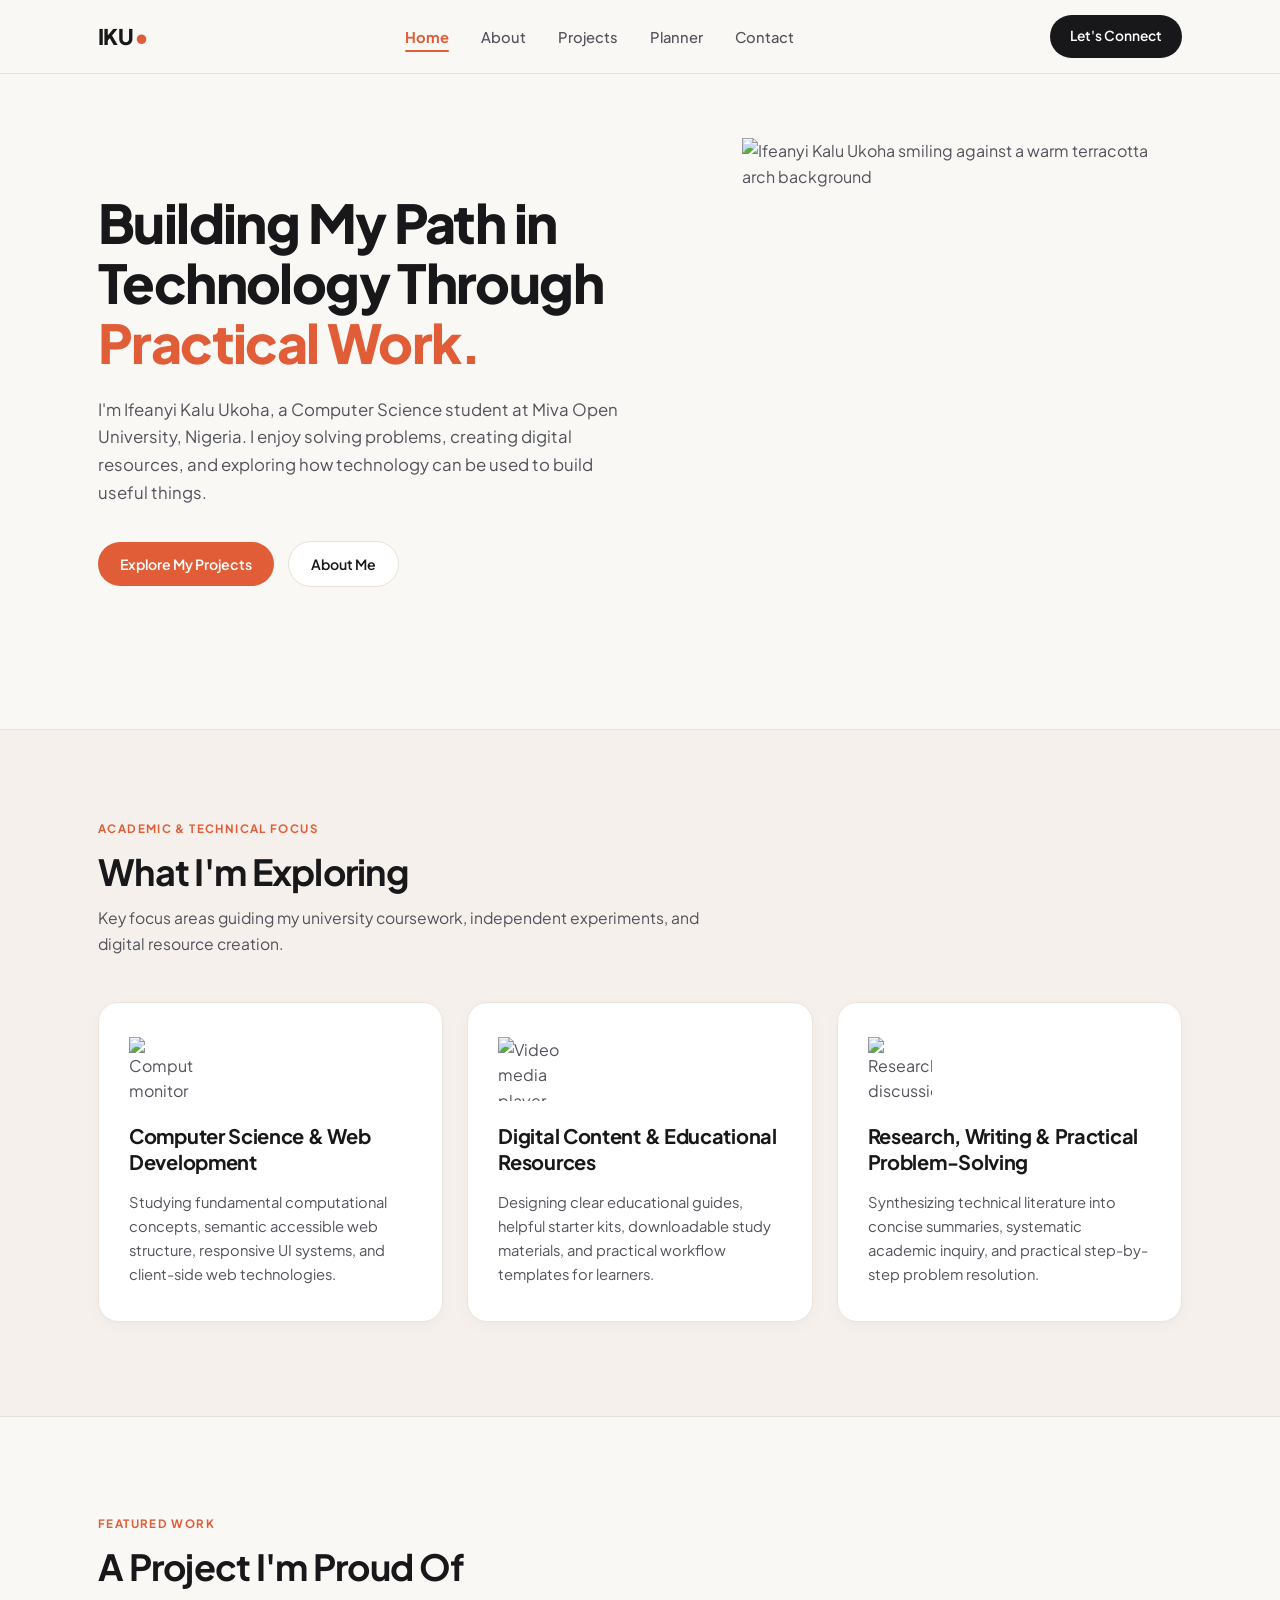
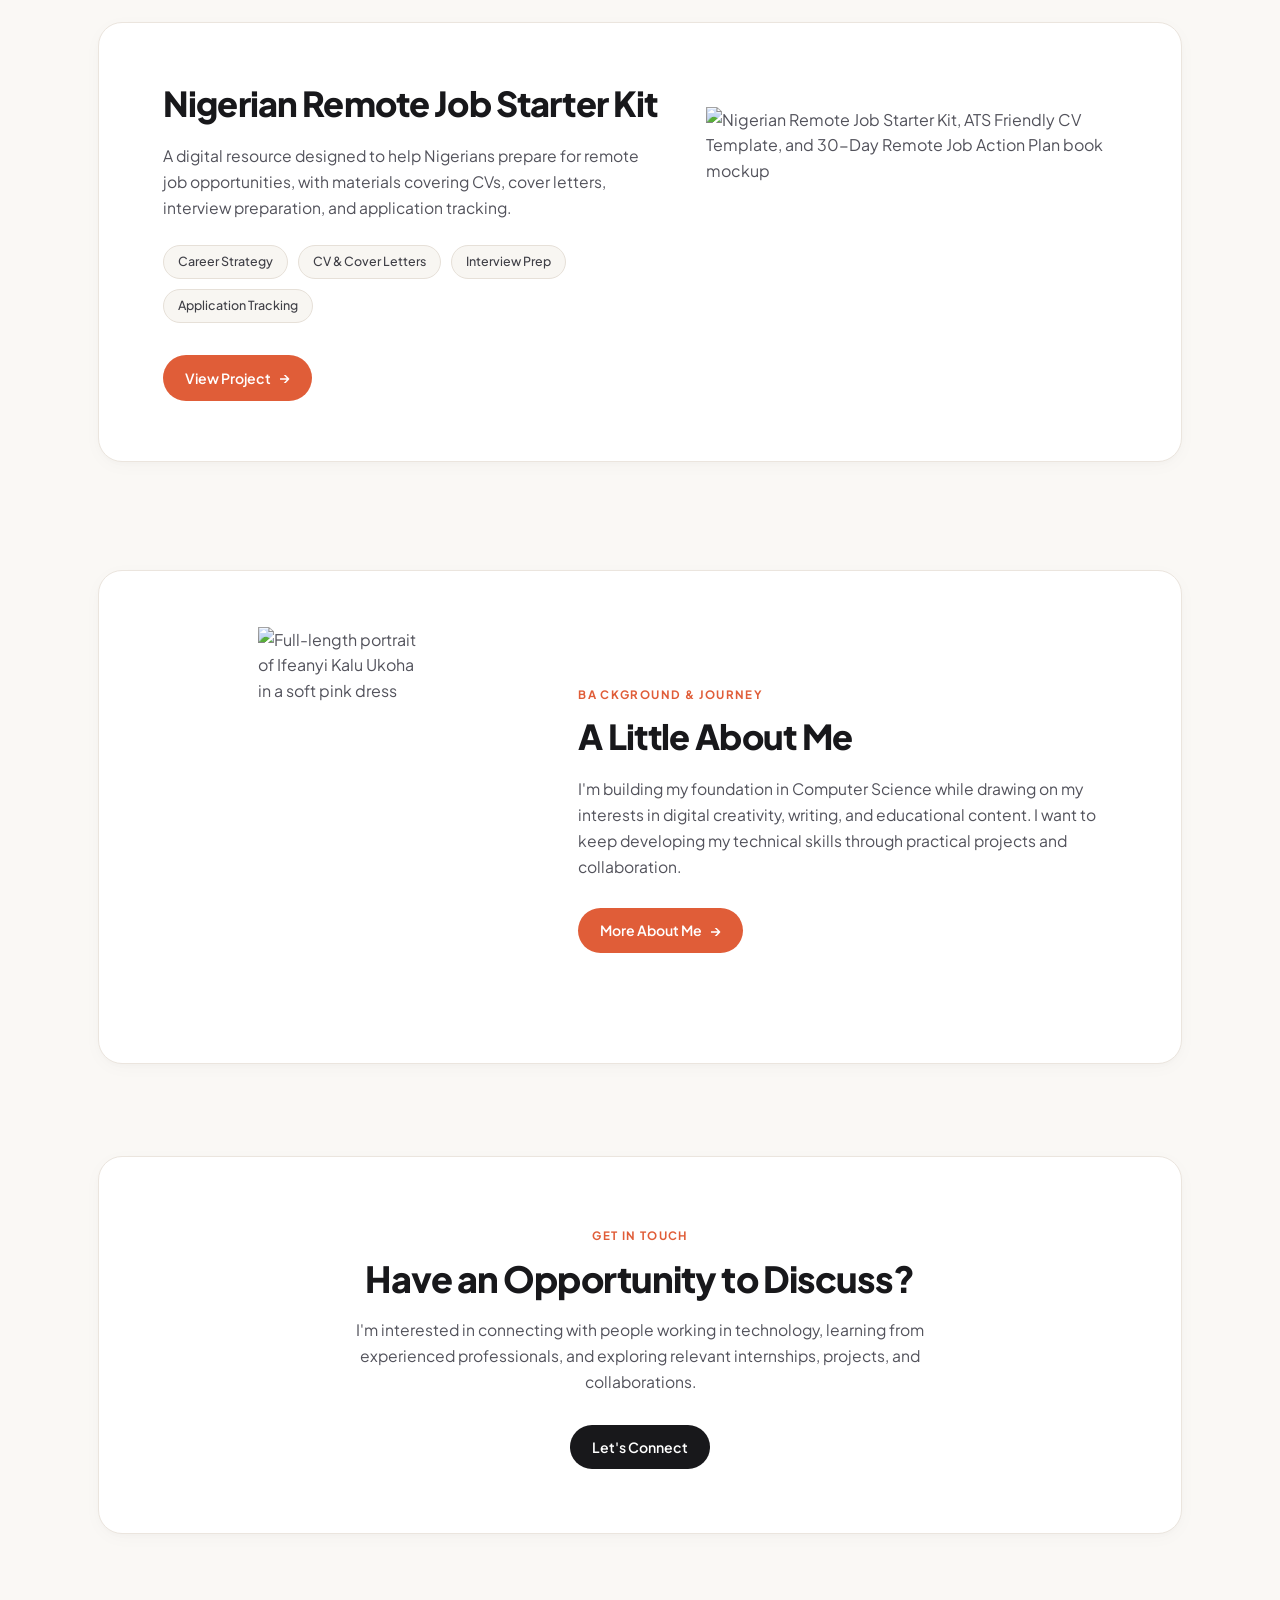
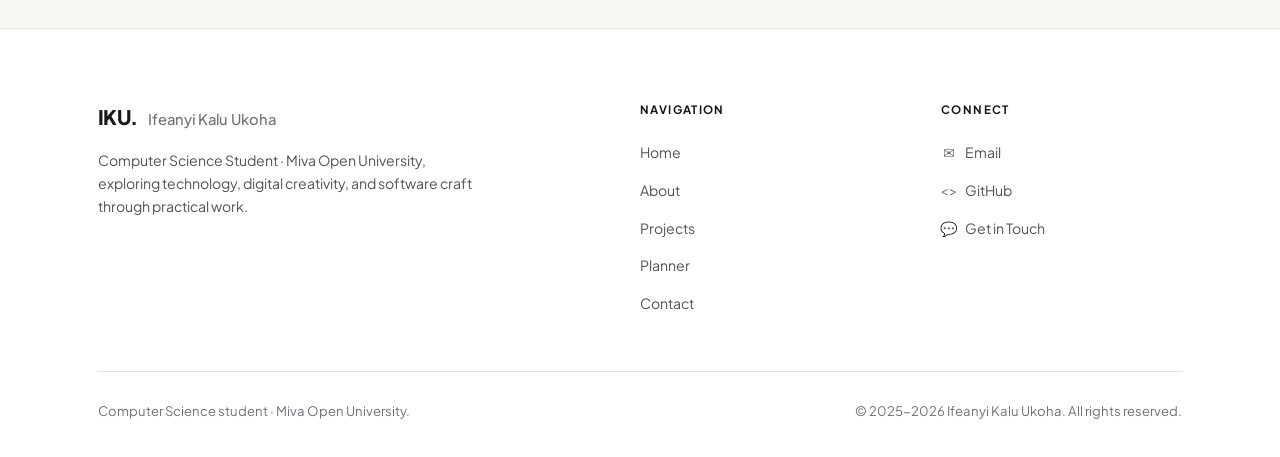
==== commit 63f78ef9: "Project/Codebase Renovation" ====
--- a/index.html
+++ b/index.html
@@ -10,7 +10,7 @@
     <meta property="og:type" content="website" />
     <meta name="twitter:card" content="summary_large_image" />
 
-    
+    <!-- Google Fonts: Plus Jakarta Sans -->
     <link rel="preconnect" href="https://fonts.googleapis.com" />
     <link rel="preconnect" href="https://fonts.gstatic.com" crossorigin />
     <link
@@ -18,45 +18,66 @@
       rel="stylesheet"
     />
 
-    
-    <link rel="stylesheet" href="css/style.css" />
-    <link rel="stylesheet" href="css/home.css" />
+    <!-- Stylesheet -->
+    <link rel="stylesheet" href="/css/style.css" />
   </head>
   <body>
     <!-- =====================================================================
          1. Navigation
          ===================================================================== -->
-    <header class="site-header" id="navigation">
+    <header class="site-header" id="siteHeader">
       <div class="container nav-container">
-        <a href="#hero" class="brand-link" aria-label="IKU Portfolio Home">
-          IKU.<span class="brand-dot"></span>
-        </a>
-
-        <nav>
-          <ul class="nav-menu" id="nav-menu">
-            <li><a href="#hero" class="nav-link">Home</a></li>
-            <li><a href="#about-preview" class="nav-link">About</a></li>
-            <li><a href="#featured-project" class="nav-link">Projects</a></li>
-            <li><a href="#academic-focus" class="nav-link active">Planner</a></li>
-            <li><a href="#contact-cta" class="nav-link">Contact</a></li>
+      
+        <div class="nav-brand-group">
+          <button
+            class="mobile-menu-toggle"
+            id="mobileMenuToggle"
+            aria-label="Open navigation menu"
+            aria-expanded="false"
+            aria-controls="primaryNav"
+          >
+            <span class="hamburger-bar"></span>
+            <span class="hamburger-bar"></span>
+            <span class="hamburger-bar"></span>
+          </button>
+
+          <a href="index.html" class="brand-logo" aria-label="IKU Homepage">
+            IKU<span class="brand-dot">•</span>
+          </a>
+        </div>
+
+        <!-- Backdrop for mobile drawer -->
+        <div class="nav-drawer-backdrop" id="navBackdrop" aria-hidden="true"></div>
+
+        
+        <nav id="primaryNav" class="nav-drawer" aria-label="Main Navigation">
+          <div class="nav-drawer-header">
+            <span class="nav-drawer-title">IKU<span class="brand-dot">•</span></span>
+            <button class="nav-drawer-close" id="navDrawerClose" aria-label="Close navigation menu">&times;</button>
+          </div>
+          <ul class="nav-links">
+            <li><a href="index.html" class="nav-link active">Home</a></li>
+            <li><a href="about.html" class="nav-link">About</a></li>
+            <li><a href="projects.html" class="nav-link">Projects</a></li>
+            <li><a href="planner.html" class="nav-link">Planner</a></li>
+            <li><a href="contact.html" class="nav-link">Contact</a></li>
           </ul>
+          <div class="nav-drawer-footer">
+            <a href="contact.html" class="btn btn-dark nav-mobile-cta">
+              Let's Connect <span class="arrow">→</span>
+            </a>
+          </div>
         </nav>
 
-        <button type="button" class="btn-pill btn-connect-action">
-          Let's Connect
-        </button>
-
-        <button class="mobile-nav-toggle" id="mobile-nav-toggle" aria-label="Toggle navigation menu">
-          <svg width="24" height="24" viewBox="0 0 24 24" fill="none" stroke="currentColor" stroke-width="2" stroke-linecap="round" stroke-linejoin="round">
-            <line x1="3" y1="12" x2="21" y2="12"></line>
-            <line x1="3" y1="6" x2="21" y2="6"></line>
-            <line x1="3" y1="18" x2="21" y2="18"></line>
-          </svg>
-        </button>
+        <div class="nav-actions">
+          <a href="contact.html" class="btn btn-dark">
+            Let's Connect
+          </a>
+        </div>
       </div>
     </header>
 
-    
+    <!-- main content flow -->
     <main>
       <!-- ===================================================================
            2. Hero Section
@@ -77,15 +98,21 @@
                 useful things.
               </p>
               <div class="hero-actions">
-                <a href="#projects" class="btn btn-primary">Explore My Projects</a>
-                <a href="#about" class="btn btn-secondary">About Me</a>
-              </div>
-            </div>
-            <img
-                src="assets/img/8.png"
-                alt="Ifeanyi Kalu Ukoha smiling"
-                class="hero-portrait-img"
-            />
+                <a href="projects.html" class="btn btn-primary">Explore My Projects</a>
+                <a href="about.html" class="btn btn-secondary">About Me</a>
+              </div>
+            </div>
+
+            <div class="hero-visual">
+              <div class="hero-portrait-wrapper">
+                <img
+                  src="/assets/img/8.png"
+                  alt="Ifeanyi Kalu Ukoha smiling against a warm terracotta arch background"
+                  class="hero-portrait-img"
+                  width="420"
+                  height="480"
+                />
+              </div>
             </div>
           </div>
         </div>
@@ -215,12 +242,12 @@
             </div>
 
             <div class="about-content">
-              <span class="eyebrow">BACKGROUND & JOURNEY</span>
+              <span class="eyebrow">BA  CKGROUND & JOURNEY</span>
               <h2 class="about-title">A Little About Me</h2>
               <p class="about-desc">
                 I'm building my foundation in Computer Science while drawing on my interests in digital creativity, writing, and educational content. I want to keep developing my technical skills through practical projects and collaboration.
               </p>
-              <a href="#contact" class="btn btn-primary">
+              <a href="about.html" class="btn btn-primary">
                 More About Me <span class="arrow">→</span>
               </a>
             </div>
@@ -239,7 +266,7 @@
             <p class="contact-desc">
               I'm interested in connecting with people working in technology, learning from experienced professionals, and exploring relevant internships, projects, and collaborations.
             </p>
-            <a href="mailto:uzo4809@gmail.com" class="btn btn-dark">
+            <a href="mailto:i.ukoha9685@miva.edu.ng" class="btn btn-dark">
               Let's Connect
             </a>
           </div>
@@ -268,7 +295,7 @@
           <div class="footer-nav-col">
             <h3 class="footer-heading">NAVIGATION</h3>
             <ul class="footer-list">
-              <li><a href="#home" class="footer-link">Home</a></li>
+              <li><a href="index.html" class="footer-link">Home</a></li>
               <li><a href="about.html" class="footer-link">About</a></li>
               <li><a href="projects.html" class="footer-link">Projects</a></li>
               <li><a href="planner.html" class="footer-link">Planner</a></li>
@@ -281,7 +308,7 @@
             <h3 class="footer-heading">CONNECT</h3>
             <ul class="footer-list">
               <li>
-                <a href="mailto:ifeanyikaluukoha1@gmail.com" class="footer-link">
+                <a href="mailto:i.ukoha9685@miva.edu.ng" class="footer-link">
                   <span class="footer-icon">✉</span> Email
                 </a>
               </li>
@@ -291,7 +318,7 @@
                 </a>
               </li>
               <li>
-                <a href="#contact" class="footer-link">
+                <a href="contact.html" class="footer-link">
                   <span class="footer-icon">💬</span> Get in Touch
                 </a>
               </li>
--- a/css/style.css
+++ b/css/style.css
@@ -1,3 +1,6 @@
+/* ==========================================================================
+   Base Design Tokens & Resets
+   ========================================================================== */
 :root {
   --bg-main: #FAF8F5;
   --bg-tinted: #F5F0EB;
@@ -180,3 +183,1941 @@
   box-shadow: var(--shadow-card);
   transition: var(--transition);
 }
+
+/* ==========================================================================
+   Area 1: Shared Responsive Navigation
+   ========================================================================== */
+:root {
+  --header-height: 74px;
+}
+
+.site-header {
+  position: sticky;
+  top: 0;
+  z-index: 1000;
+  background-color: rgba(250, 248, 245, 0.95);
+  backdrop-filter: blur(12px);
+  -webkit-backdrop-filter: blur(12px);
+  border-bottom: 1px solid var(--border-subtle);
+  height: var(--header-height);
+  display: flex;
+  align-items: center;
+  transition: background-color 0.25s ease, box-shadow 0.25s ease;
+}
+
+.site-header.scrolled {
+  box-shadow: 0 4px 20px rgba(24, 24, 27, 0.05);
+  background-color: rgba(250, 248, 245, 0.98);
+}
+
+.nav-container {
+  display: flex;
+  align-items: center;
+  justify-content: space-between;
+  width: 100%;
+}
+
+/* Far-left group: hamburger on mobile + brand logo */
+.nav-brand-group {
+  display: flex;
+  align-items: center;
+  gap: 16px;
+}
+
+.brand-logo {
+  font-size: 1.35rem;
+  font-weight: 800;
+  color: var(--text-primary);
+  letter-spacing: -0.03em;
+  display: inline-flex;
+  align-items: center;
+  line-height: 1;
+}
+
+.brand-dot {
+  color: var(--accent-orange);
+  margin-left: 1px;
+}
+
+/* Mobile Hamburger Toggle (hidden on desktop, placed far left on mobile) */
+.mobile-menu-toggle {
+  display: none;
+  background: none;
+  border: none;
+  padding: 8px;
+  margin-left: -8px;
+  cursor: pointer;
+  flex-direction: column;
+  justify-content: center;
+  gap: 5px;
+  width: 40px;
+  height: 40px;
+  border-radius: var(--radius-sm);
+  transition: var(--transition);
+}
+
+.mobile-menu-toggle:hover,
+.mobile-menu-toggle:focus-visible {
+  background-color: rgba(0, 0, 0, 0.04);
+  outline: 2px solid var(--accent-orange);
+  outline-offset: 2px;
+}
+
+.hamburger-bar {
+  display: block;
+  width: 22px;
+  height: 2px;
+  background-color: var(--text-primary);
+  border-radius: 2px;
+  transition: transform 0.25s ease, opacity 0.2s ease, background-color 0.2s ease;
+}
+
+/* Desktop Navigation Links */
+.nav-links {
+  display: flex;
+  align-items: center;
+  gap: 32px;
+  list-style: none;
+}
+
+.nav-link {
+  font-size: 0.92rem;
+  font-weight: 500;
+  color: var(--text-muted);
+  position: relative;
+  padding: 6px 0;
+  transition: color 0.2s ease;
+}
+
+.nav-link:hover {
+  color: var(--text-primary);
+}
+
+.nav-link.active {
+  color: var(--accent-orange);
+  font-weight: 700;
+}
+
+.nav-link.active::after {
+  content: '';
+  position: absolute;
+  bottom: 0;
+  left: 0;
+  right: 0;
+  height: 2px;
+  background-color: var(--accent-orange);
+  border-radius: 2px;
+}
+
+.nav-actions {
+  display: flex;
+  align-items: center;
+}
+
+.nav-actions .btn {
+  padding: 10px 20px;
+  font-size: 0.86rem;
+}
+
+/* Drawer Backdrop Overlay (for mobile drawer) */
+.nav-drawer-backdrop {
+  position: fixed;
+  inset: 0;
+  background-color: rgba(24, 24, 27, 0.45);
+  backdrop-filter: blur(4px);
+  -webkit-backdrop-filter: blur(4px);
+  z-index: 1099;
+  opacity: 0;
+  visibility: hidden;
+  transition: opacity 0.3s ease, visibility 0.3s ease;
+}
+
+.nav-drawer-backdrop.active {
+  opacity: 1;
+  visibility: visible;
+}
+
+/* Drawer Elements (hidden on desktop) */
+.nav-drawer-header,
+.nav-drawer-footer {
+  display: none;
+}
+
+/* ==========================================================================
+   Area 2: Hero Section
+   ========================================================================== */
+.hero-section {
+  padding: 64px 0 88px;
+  overflow: hidden;
+}
+
+.hero-grid {
+  display: grid;
+  grid-template-columns: 1.15fr 0.85fr;
+  align-items: center;
+  gap: 48px;
+}
+
+.hero-content {
+  max-width: 580px;
+}
+
+.hero-headline {
+  font-size: 3.35rem;
+  font-weight: 800;
+  line-height: 1.12;
+  letter-spacing: -0.03em;
+  color: var(--text-primary);
+  margin-bottom: 24px;
+}
+
+.hero-headline .highlight {
+  color: var(--accent-orange);
+  display: inline;
+}
+
+.hero-br {
+  display: block;
+}
+
+.hero-intro {
+  font-size: 1.05rem;
+  color: var(--text-muted);
+  line-height: 1.65;
+  margin-bottom: 34px;
+  max-width: 530px;
+}
+
+.hero-actions {
+  display: flex;
+  align-items: center;
+  gap: 14px;
+  flex-wrap: wrap;
+}
+
+.hero-visual {
+  display: flex;
+  justify-content: flex-end;
+  position: relative;
+}
+
+.hero-portrait-wrapper {
+  position: relative;
+  width: 100%;
+  max-width: 440px;
+}
+
+.hero-portrait-img {
+  width: 100%;
+  height: auto;
+  display: block;
+  object-fit: contain;
+}
+
+/* ==========================================================================
+   Area 3: Academic & Technical Focus
+   ========================================================================== */
+.focus-section {
+  background-color: var(--bg-tinted);
+  padding: 84px 0 94px;
+  border-top: 1px solid var(--border-subtle);
+  border-bottom: 1px solid var(--border-subtle);
+}
+
+.focus-header {
+  margin-bottom: 46px;
+}
+
+.focus-grid {
+  display: grid;
+  grid-template-columns: repeat(3, 1fr);
+  gap: 24px;
+}
+
+.focus-card {
+  padding: 34px 30px;
+  display: flex;
+  flex-direction: column;
+  background-color: var(--bg-card);
+  border-radius: var(--radius-lg);
+  border: 1px solid var(--border-card);
+}
+
+.focus-card:hover {
+  transform: translateY(-3px);
+  box-shadow: var(--shadow-hover);
+  border-color: #E2DBD2;
+}
+
+.focus-icon-wrap {
+  width: 64px;
+  height: 64px;
+  margin-bottom: 22px;
+  display: flex;
+  align-items: center;
+  justify-content: flex-start;
+}
+
+.focus-icon-wrap img {
+  max-width: 100%;
+  max-height: 100%;
+  object-fit: contain;
+}
+
+.focus-card-title {
+  font-size: 1.25rem;
+  font-weight: 700;
+  color: var(--text-primary);
+  line-height: 1.32;
+  letter-spacing: -0.015em;
+  margin-bottom: 16px;
+}
+
+.focus-card-desc {
+  font-size: 0.92rem;
+  color: var(--text-muted);
+  line-height: 1.62;
+}
+
+/* ==========================================================================
+   Area 4: Featured Project
+   ========================================================================== */
+.featured-section {
+  padding: 92px 0 84px;
+}
+
+.featured-header {
+  margin-bottom: 34px;
+}
+
+.featured-card {
+  padding: 60px 64px;
+  display: grid;
+  grid-template-columns: 1.1fr 0.9fr;
+  align-items: center;
+  gap: 40px;
+  background-color: var(--bg-card);
+  border-radius: var(--radius-xl);
+  border: 1px solid var(--border-card);
+}
+
+.featured-card:hover {
+  box-shadow: var(--shadow-hover);
+}
+
+.featured-project-title {
+  font-size: 2.15rem;
+  font-weight: 800;
+  color: var(--text-primary);
+  line-height: 1.22;
+  letter-spacing: -0.025em;
+  margin-bottom: 18px;
+}
+
+.featured-project-desc {
+  font-size: 0.98rem;
+  color: var(--text-muted);
+  line-height: 1.65;
+  margin-bottom: 24px;
+  max-width: 480px;
+}
+
+.tags-list {
+  display: flex;
+  flex-wrap: wrap;
+  gap: 10px;
+  margin-bottom: 32px;
+}
+
+.tag-badge {
+  font-size: 0.78rem;
+  font-weight: 500;
+  color: #3F3F46;
+  background-color: #F8F6F2;
+  border: 1px solid #E6E0D8;
+  padding: 6px 14px;
+  border-radius: var(--radius-full);
+}
+
+.featured-visual {
+  display: flex;
+  align-items: center;
+  justify-content: center;
+}
+
+.featured-mockup-img {
+  width: 100%;
+  max-width: 420px;
+  height: auto;
+  object-fit: contain;
+}
+
+/* ==========================================================================
+   Area 5: About Preview
+   ========================================================================== */
+.about-section {
+  padding: 24px 0 68px;
+}
+
+.about-card {
+  padding: 56px 64px;
+  display: grid;
+  grid-template-columns: 0.8fr 1.2fr;
+  align-items: center;
+  gap: 56px;
+  background-color: var(--bg-card);
+  border-radius: var(--radius-xl);
+  border: 1px solid var(--border-card);
+}
+
+.about-card:hover {
+  box-shadow: var(--shadow-hover);
+}
+
+.about-visual {
+  display: flex;
+  align-items: center;
+  justify-content: center;
+}
+
+.about-portrait-img {
+  max-height: 380px;
+  width: auto;
+  object-fit: contain;
+}
+
+.about-content {
+  max-width: 520px;
+}
+
+.about-title {
+  font-size: 2.15rem;
+  font-weight: 800;
+  color: var(--text-primary);
+  line-height: 1.22;
+  letter-spacing: -0.02em;
+  margin-bottom: 18px;
+}
+
+.about-desc {
+  font-size: 0.98rem;
+  color: var(--text-muted);
+  line-height: 1.65;
+  margin-bottom: 28px;
+}
+
+/* ==========================================================================
+   Area 6: Contact CTA
+   ========================================================================== */
+.contact-cta-section {
+  padding: 24px 0 94px;
+}
+
+.contact-card {
+  padding: 64px 40px;
+  text-align: center;
+  background-color: var(--bg-card);
+  border-radius: var(--radius-xl);
+  border: 1px solid var(--border-card);
+  max-width: 1140px;
+  margin: 0 auto;
+}
+
+.contact-card:hover {
+  box-shadow: var(--shadow-hover);
+}
+
+.contact-title {
+  font-size: 2.25rem;
+  font-weight: 800;
+  color: var(--text-primary);
+  line-height: 1.22;
+  letter-spacing: -0.025em;
+  margin-bottom: 16px;
+}
+
+.contact-desc {
+  font-size: 0.98rem;
+  color: var(--text-muted);
+  line-height: 1.65;
+  max-width: 580px;
+  margin: 0 auto 30px;
+}
+
+/* ==========================================================================
+   Area 7: Footer
+   ========================================================================== */
+.site-footer {
+  background-color: var(--bg-footer);
+  border-top: 1px solid var(--border-subtle);
+  padding: 72px 0 36px;
+}
+
+.footer-top {
+  display: grid;
+  grid-template-columns: 2fr 1fr 1fr;
+  gap: 60px;
+  padding-bottom: 56px;
+}
+
+.footer-brand {
+  max-width: 380px;
+}
+
+.footer-logo-line {
+  display: flex;
+  align-items: baseline;
+  gap: 10px;
+  margin-bottom: 16px;
+}
+
+.footer-logo {
+  font-size: 1.25rem;
+  font-weight: 800;
+  color: var(--text-primary);
+  letter-spacing: -0.03em;
+}
+
+.footer-fullname {
+  font-size: 0.92rem;
+  font-weight: 500;
+  color: var(--text-light);
+}
+
+.footer-bio {
+  font-size: 0.88rem;
+  color: var(--text-muted);
+  line-height: 1.62;
+}
+
+.footer-heading {
+  font-size: 0.72rem;
+  font-weight: 700;
+  letter-spacing: 0.12em;
+  text-transform: uppercase;
+  color: var(--text-primary);
+  margin-bottom: 20px;
+}
+
+.footer-list {
+  list-style: none;
+  display: flex;
+  flex-direction: column;
+  gap: 12px;
+}
+
+.footer-link {
+  font-size: 0.88rem;
+  color: var(--text-muted);
+  display: inline-flex;
+  align-items: center;
+  gap: 8px;
+}
+
+.footer-link:hover {
+  color: var(--text-primary);
+}
+
+.footer-icon {
+  display: inline-flex;
+  align-items: center;
+  justify-content: center;
+  width: 16px;
+  color: var(--text-light);
+}
+
+.footer-bottom {
+  border-top: 1px solid var(--border-subtle);
+  padding-top: 28px;
+  display: flex;
+  align-items: center;
+  justify-content: space-between;
+  font-size: 0.82rem;
+  color: var(--text-light);
+  flex-wrap: wrap;
+  gap: 12px;
+}
+
+/* ==========================================================================
+   Responsive Adaptations
+   ========================================================================== */
+@media (max-width: 1024px) {
+  .hero-headline {
+    font-size: 2.85rem;
+  }
+  
+  .featured-card {
+    padding: 48px;
+    gap: 32px;
+  }
+  
+  .about-card {
+    padding: 48px;
+    gap: 36px;
+  }
+}
+
+@media (max-width: 860px) {
+  .mobile-menu-toggle {
+    display: flex;
+  }
+
+  /* Slide-out mobile drawer */
+  .nav-drawer {
+    position: fixed;
+    top: 0;
+    left: 0;
+    bottom: 0;
+    width: 320px;
+    max-width: 86vw;
+    height: 100vh;
+    background-color: var(--bg-main);
+    z-index: 1100;
+    box-shadow: 12px 0 40px rgba(24, 24, 27, 0.16);
+    display: flex;
+    flex-direction: column;
+    padding: 24px 24px 32px;
+    transform: translateX(-100%);
+    transition: transform 0.32s cubic-bezier(0.16, 1, 0.3, 1);
+    overflow-y: auto;
+  }
+
+  .nav-drawer.open {
+    transform: translateX(0);
+  }
+
+  .nav-drawer-header {
+    display: flex;
+    align-items: center;
+    justify-content: space-between;
+    padding-bottom: 18px;
+    border-bottom: 1px solid var(--border-subtle);
+    margin-bottom: 22px;
+  }
+
+  .nav-drawer-title {
+    font-size: 1.2rem;
+    font-weight: 800;
+    color: var(--text-primary);
+    display: flex;
+    align-items: center;
+  }
+
+  .nav-drawer-close {
+    width: 38px;
+    height: 38px;
+    border-radius: 50%;
+    border: none;
+    background-color: transparent;
+    color: var(--text-muted);
+    font-size: 1.6rem;
+    display: flex;
+    align-items: center;
+    justify-content: center;
+    cursor: pointer;
+    transition: var(--transition);
+  }
+
+  .nav-drawer-close:hover,
+  .nav-drawer-close:focus-visible {
+    background-color: #EDE7DE;
+    color: var(--text-primary);
+  }
+
+  .nav-drawer .nav-links {
+    display: flex;
+    flex-direction: column;
+    gap: 8px;
+    width: 100%;
+    padding: 0;
+  }
+
+  .nav-drawer .nav-link {
+    display: flex;
+    align-items: center;
+    justify-content: space-between;
+    width: 100%;
+    padding: 13px 18px;
+    font-size: 1.02rem;
+    font-weight: 600;
+    color: var(--text-muted);
+    border-radius: var(--radius-md);
+    transition: var(--transition);
+  }
+
+  .nav-drawer .nav-link:hover,
+  .nav-drawer .nav-link:focus-visible {
+    background-color: rgba(224, 93, 56, 0.08);
+    color: var(--accent-orange);
+    padding-left: 22px;
+  }
+
+  .nav-drawer .nav-link.active {
+    background-color: var(--accent-orange-soft);
+    color: var(--accent-orange);
+    font-weight: 700;
+  }
+
+  .nav-drawer .nav-link.active::after {
+    display: none;
+  }
+
+  .nav-drawer-footer {
+    display: block;
+    margin-top: auto;
+    padding-top: 24px;
+    border-top: 1px solid var(--border-subtle);
+  }
+
+  .nav-mobile-cta {
+    width: 100%;
+    padding: 12px 20px;
+    font-size: 0.94rem;
+  }
+  
+  .hero-grid {
+    grid-template-columns: 1fr;
+    gap: 40px;
+    text-align: left;
+  }
+
+  .hero-br {
+    display: inline;
+  }
+  
+  .hero-visual {
+    justify-content: center;
+  }
+
+  .hero-portrait-wrapper {
+    max-width: 360px;
+  }
+  
+  .focus-grid {
+    grid-template-columns: 1fr;
+    gap: 18px;
+  }
+  
+  .featured-card {
+    grid-template-columns: 1fr;
+    padding: 36px 28px;
+    gap: 32px;
+  }
+  
+  .about-card {
+    grid-template-columns: 1fr;
+    padding: 36px 28px;
+    gap: 32px;
+    text-align: left;
+  }
+  
+  .about-visual {
+    order: -1;
+  }
+
+  .about-portrait-img {
+    max-height: 300px;
+  }
+  
+  .footer-top {
+    grid-template-columns: 1fr;
+    gap: 36px;
+  }
+  
+  .footer-bottom {
+    flex-direction: column;
+    align-items: flex-start;
+  }
+}
+
+@media (max-width: 600px) {
+  .hero-headline {
+    font-size: 2.35rem;
+  }
+  
+  .section-title {
+    font-size: 1.85rem;
+  }
+  
+  .featured-project-title,
+  .about-title,
+  .contact-title {
+    font-size: 1.75rem;
+  }
+  
+  .contact-card {
+    padding: 44px 20px;
+  }
+}
+
+
+/* ==========================================================================
+   About Page Specific Styles
+   ========================================================================== */
+.page-header-block {
+  padding-top: 48px;
+  margin-bottom: 36px;
+}
+
+.page-main-title {
+  font-size: 3.25rem;
+  font-weight: 800;
+  color: var(--text-primary);
+  line-height: 1.15;
+  letter-spacing: -0.03em;
+  margin-bottom: 10px;
+}
+
+.page-subtitle {
+  font-size: 1.05rem;
+  color: var(--text-muted);
+  line-height: 1.5;
+}
+
+/* About Hero Grid */
+.about-hero-grid {
+  display: grid;
+  grid-template-columns: 0.85fr 1.15fr;
+  align-items: center;
+  gap: 52px;
+  margin-bottom: 64px;
+}
+
+.about-stadium-visual {
+  display: flex;
+  align-items: center;
+  justify-content: center;
+}
+
+.about-stadium-img {
+  width: 400px;
+  max-width: 420px;
+  height: 350px;
+  object-fit: contain;
+  display: block;
+}
+
+.about-hero-content {
+  display: flex;
+  flex-direction: column;
+}
+
+.bio-lead {
+  font-size: 1.05rem;
+  color: var(--text-muted);
+  line-height: 1.7;
+  margin-bottom: 32px;
+}
+
+.bio-lead strong {
+  color: var(--text-primary);
+  font-weight: 700;
+}
+
+.stats-grid {
+  display: grid;
+  grid-template-columns: repeat(3, 1fr);
+  gap: 16px;
+}
+
+.stat-card {
+  background-color: var(--bg-card);
+  border: 1px solid var(--border-card);
+  border-radius: var(--radius-md);
+  padding: 18px 20px;
+  display: flex;
+  flex-direction: column;
+  gap: 6px;
+  box-shadow: 0 2px 8px -2px rgba(24, 24, 27, 0.02);
+}
+
+.stat-label {
+  font-size: 0.68rem;
+  font-weight: 700;
+  letter-spacing: 0.1em;
+  text-transform: uppercase;
+  color: var(--text-lighter);
+}
+
+.stat-value {
+  font-size: 0.95rem;
+  font-weight: 700;
+  color: var(--accent-orange);
+}
+
+/* Section Spacing & Dividers */
+.about-section-divider {
+  width: 100%;
+  height: 1px;
+  background-color: var(--border-subtle);
+  margin: 20px 0 54px;
+}
+
+.about-section-block {
+  padding-bottom: 64px;
+}
+
+.about-block-header {
+  margin-bottom: 28px;
+}
+
+/* Education Dark Card */
+.education-card {
+  background-color: #18181B;
+  color: #FFFFFF;
+  border-radius: var(--radius-xl);
+  padding: 48px 52px;
+  display: flex;
+  flex-direction: column;
+  align-items: flex-start;
+  box-shadow: var(--shadow-card);
+}
+
+.miva-logo-box {
+  width: 130px;
+  height: auto;
+  border-radius: 12px;
+  overflow: hidden;
+  margin-bottom: 24px;
+}
+
+.miva-logo-box img {
+  width: 100%;
+  height: auto;
+  display: block;
+}
+
+.education-title {
+  font-size: 1.95rem;
+  font-weight: 700;
+  color: #FFFFFF;
+  line-height: 1.25;
+  letter-spacing: -0.02em;
+  margin-bottom: 14px;
+}
+
+.education-desc {
+  font-size: 0.98rem;
+  color: #A1A1AA;
+  line-height: 1.65;
+  max-width: 620px;
+}
+
+/* Career Aspirations 4-Card Grid */
+.career-grid {
+  display: grid;
+  grid-template-columns: repeat(4, 1fr);
+  gap: 20px;
+}
+
+.career-card {
+  background-color: var(--bg-card);
+  border: 1px solid var(--border-card);
+  border-radius: var(--radius-lg);
+  padding: 30px 24px;
+  display: flex;
+  flex-direction: column;
+  transition: var(--transition);
+}
+
+.career-card:hover {
+  transform: translateY(-2px);
+  box-shadow: var(--shadow-hover);
+  border-color: #DCD5CD;
+}
+
+.career-icon-box {
+  width: 48px;
+  height: 48px;
+  border: 1px solid #ECE7E1;
+  background-color: #FAF8F5;
+  border-radius: 10px;
+  display: flex;
+  align-items: center;
+  justify-content: center;
+  margin-bottom: 22px;
+}
+
+.career-icon-box img {
+  max-width: 24px;
+  max-height: 24px;
+  object-fit: contain;
+}
+
+.career-title {
+  font-size: 1.12rem;
+  font-weight: 700;
+  color: var(--text-primary);
+  margin-bottom: 6px;
+  letter-spacing: -0.01em;
+}
+
+.career-subtitle {
+  font-size: 0.82rem;
+  color: var(--text-light);
+}
+
+/* Skills 3-Card Grid */
+.skills-grid {
+  display: grid;
+  grid-template-columns: repeat(3, 1fr);
+  gap: 22px;
+}
+
+.skill-dark-card {
+  background-color: #18181B;
+  color: #FFFFFF;
+  border-radius: var(--radius-xl);
+  padding: 36px 32px;
+  display: flex;
+  flex-direction: column;
+  transition: var(--transition);
+}
+
+.skill-dark-card:hover {
+  transform: translateY(-2px);
+  box-shadow: 0 12px 30px rgba(0, 0, 0, 0.15);
+}
+
+.skill-badge-wrap {
+  width: 48px;
+  height: 48px;
+  display: flex;
+  align-items: center;
+  margin-bottom: 20px;
+}
+
+.skill-badge-wrap img {
+  max-width: 100%;
+  max-height: 100%;
+  object-fit: contain;
+}
+
+.skill-title {
+  font-size: 1.45rem;
+  font-weight: 700;
+  color: #FFFFFF;
+  margin-bottom: 12px;
+  letter-spacing: -0.015em;
+}
+
+.skill-desc {
+  font-size: 0.9rem;
+  color: #D4D4D8;
+  line-height: 1.6;
+}
+
+/* Hobbies 4-Card Grid */
+.hobbies-grid {
+  display: grid;
+  grid-template-columns: repeat(4, 1fr);
+  gap: 20px;
+}
+
+.hobby-card {
+  border-radius: var(--radius-lg);
+  padding: 32px 24px;
+  display: flex;
+  flex-direction: column;
+  transition: var(--transition);
+}
+
+.hobby-card:hover {
+  transform: translateY(-2px);
+  box-shadow: var(--shadow-hover);
+}
+
+.hobby-card-dark {
+  background-color: #18181B;
+  color: #FFFFFF;
+}
+
+.hobby-card-dark .hobby-title {
+  color: #FFFFFF;
+}
+
+.hobby-card-dark .hobby-desc {
+  color: #A1A1AA;
+}
+
+.hobby-card-tinted {
+  background-color: #EDE7DF;
+  color: var(--text-primary);
+  border: 1px solid #E2DCD3;
+}
+
+.hobby-card-tinted .hobby-title {
+  color: var(--text-primary);
+}
+
+.hobby-card-tinted .hobby-desc {
+  color: var(--text-muted);
+}
+
+.hobby-icon-wrap {
+  width: 28px;
+  height: 28px;
+  display: flex;
+  align-items: center;
+  justify-content: center;
+  margin-bottom: 20px;
+}
+
+.hobby-icon-wrap img {
+  max-width: 100%;
+  max-height: 100%;
+  object-fit: contain;
+}
+
+.hobby-title {
+  font-size: 1.05rem;
+  font-weight: 700;
+  margin-bottom: 10px;
+  letter-spacing: -0.01em;
+}
+
+.hobby-desc {
+  font-size: 0.85rem;
+  line-height: 1.55;
+}
+
+/* Next Step CTA Card */
+.next-step-section {
+  padding-bottom: 84px;
+}
+
+.next-step-card {
+  background-color: var(--bg-card);
+  border: 1px solid var(--border-card);
+  border-radius: var(--radius-xl);
+  padding: 64px 32px;
+  text-align: center;
+  box-shadow: var(--shadow-card);
+  max-width: 1140px;
+  margin: 0 auto;
+}
+
+.next-step-card .eyebrow {
+  margin-bottom: 12px;
+}
+
+.next-step-title {
+  font-size: 2.35rem;
+  font-weight: 800;
+  color: var(--text-primary);
+  line-height: 1.2;
+  letter-spacing: -0.025em;
+  margin-bottom: 14px;
+}
+
+.next-step-desc {
+  font-size: 1rem;
+  color: var(--text-muted);
+  line-height: 1.6;
+  max-width: 580px;
+  margin: 0 auto 30px;
+}
+
+/* Responsive Overrides for About Page */
+@media (max-width: 1024px) {
+  .career-grid,
+  .hobbies-grid {
+    grid-template-columns: repeat(2, 1fr);
+  }
+  
+  .about-hero-grid {
+    gap: 36px;
+  }
+}
+
+@media (max-width: 860px) {
+  .about-hero-grid {
+    grid-template-columns: 1fr;
+    text-align: left;
+  }
+  
+  .about-stadium-visual {
+    justify-content: flex-start;
+  }
+  
+  .stats-grid {
+    grid-template-columns: 1fr;
+  }
+  
+  .education-card {
+    padding: 36px 28px;
+  }
+  
+  .skills-grid {
+    grid-template-columns: 1fr;
+  }
+  
+  .career-grid,
+  .hobbies-grid {
+    grid-template-columns: 1fr;
+  }
+}
+
+
+/* ==========================================================================
+   Projects Page Specific Styles
+   ========================================================================== */
+.brand-dot {
+  color: var(--accent-orange);
+}
+
+.projects-page-header {
+  padding-top: 56px;
+  margin-bottom: 44px;
+}
+
+.projects-page-title {
+  font-size: 3.35rem;
+  font-weight: 800;
+  color: var(--text-primary);
+  line-height: 1.15;
+  letter-spacing: -0.03em;
+  margin-bottom: 18px;
+}
+
+.projects-page-title .highlight {
+  color: var(--accent-orange);
+}
+
+.projects-page-subtitle {
+  font-size: 1.05rem;
+  color: var(--text-muted);
+  line-height: 1.68;
+  max-width: 680px;
+}
+
+.projects-featured-wrap {
+  margin-bottom: 36px;
+}
+
+/* 2x2 Projects Grid */
+.projects-2x2-grid {
+  display: grid;
+  grid-template-columns: repeat(2, 1fr);
+  gap: 28px;
+  margin-bottom: 84px;
+}
+
+.project-grid-card {
+  background-color: var(--bg-card);
+  border: 1px solid var(--border-card);
+  border-radius: var(--radius-xl);
+  padding: 40px 38px 32px;
+  display: flex;
+  flex-direction: column;
+  justify-content: space-between;
+  box-shadow: var(--shadow-card);
+  transition: var(--transition);
+  min-height: 480px;
+}
+
+.project-grid-card:hover {
+  transform: translateY(-2px);
+  box-shadow: var(--shadow-hover);
+  border-color: #DDD6CE;
+}
+
+.project-card-top {
+  margin-bottom: 24px;
+}
+
+.project-grid-title {
+  font-size: 1.5rem;
+  font-weight: 700;
+  color: var(--text-primary);
+  line-height: 1.3;
+  letter-spacing: -0.015em;
+  margin-bottom: 12px;
+}
+
+.project-grid-desc {
+  font-size: 0.94rem;
+  color: var(--text-muted);
+  line-height: 1.62;
+}
+
+.project-card-visual-area {
+  flex-grow: 1;
+  display: flex;
+  align-items: center;
+  justify-content: flex-start;
+  padding: 12px 0 24px;
+  min-height: 170px;
+}
+
+.project-card-visual {
+  max-height: 170px;
+  width: auto;
+  max-width: 100%;
+  object-fit: contain;
+  display: block;
+}
+
+.project-card-visual.prayer-visual {
+  max-height: 130px;
+  border-radius: 50%;
+}
+
+.project-card-bottom {
+  display: flex;
+  justify-content: flex-end;
+  align-items: center;
+  margin-top: auto;
+  padding-top: 12px;
+}
+
+.btn-subtle-pill {
+  background-color: #EEF2F6;
+  color: #1E293B;
+  border: 1px solid #E2E8F0;
+  font-size: 0.76rem;
+  font-weight: 700;
+  letter-spacing: 0.08em;
+  text-transform: uppercase;
+  padding: 10px 22px;
+  border-radius: var(--radius-sm);
+  transition: var(--transition);
+  display: inline-flex;
+  align-items: center;
+  cursor: pointer;
+}
+
+.btn-subtle-pill:hover {
+  background-color: #E2E8F0;
+  color: #0F172A;
+  transform: translateY(-1px);
+  box-shadow: 0 2px 8px rgba(30, 41, 59, 0.08);
+}
+
+/* Project Detail Modal */
+.project-modal-backdrop {
+  position: fixed;
+  inset: 0;
+  background-color: rgba(24, 24, 27, 0.6);
+  backdrop-filter: blur(6px);
+  -webkit-backdrop-filter: blur(6px);
+  z-index: 999;
+  display: flex;
+  align-items: center;
+  justify-content: center;
+  padding: 24px;
+  opacity: 0;
+  pointer-events: none;
+  transition: opacity 0.25s ease;
+}
+
+.project-modal-backdrop.open {
+  opacity: 1;
+  pointer-events: auto;
+}
+
+.project-modal-content {
+  background-color: #FFFFFF;
+  border-radius: var(--radius-xl);
+  max-width: 640px;
+  width: 100%;
+  padding: 44px;
+  position: relative;
+  box-shadow: 0 20px 50px -10px rgba(0, 0, 0, 0.25);
+  transform: scale(0.95);
+  transition: transform 0.25s cubic-bezier(0.16, 1, 0.3, 1);
+  max-height: 90vh;
+  overflow-y: auto;
+}
+
+.project-modal-backdrop.open .project-modal-content {
+  transform: scale(1);
+}
+
+.modal-close-btn {
+  position: absolute;
+  top: 24px;
+  right: 24px;
+  font-size: 1.5rem;
+  color: var(--text-light);
+  line-height: 1;
+  width: 36px;
+  height: 36px;
+  border-radius: 50%;
+  display: flex;
+  align-items: center;
+  justify-content: center;
+  cursor: pointer;
+  transition: var(--transition);
+}
+
+.modal-close-btn:hover {
+  background-color: #F4F4F5;
+  color: var(--text-primary);
+}
+
+.modal-media-preview {
+  margin: 20px 0;
+  padding: 24px;
+  background-color: #FAF8F5;
+  border-radius: var(--radius-md);
+  display: flex;
+  align-items: center;
+  justify-content: center;
+}
+
+.modal-media-preview img {
+  max-height: 220px;
+  object-fit: contain;
+}
+
+@media (max-width: 860px) {
+  .projects-2x2-grid {
+    grid-template-columns: 1fr;
+    gap: 20px;
+  }
+  
+  .project-grid-card {
+    min-height: auto;
+    padding: 32px 24px;
+  }
+  
+  .projects-page-title {
+    font-size: 2.45rem;
+  }
+}
+
+
+/* ==========================================================================
+   Academic Planner Specific Styles
+   ========================================================================== */
+.planner-page-header {
+  padding-top: 54px;
+  margin-bottom: 44px;
+}
+
+.planner-page-title {
+  font-size: 3.35rem;
+  font-weight: 800;
+  color: var(--text-primary);
+  line-height: 1.15;
+  letter-spacing: -0.03em;
+  margin-bottom: 16px;
+}
+
+.planner-page-title .highlight {
+  color: var(--accent-orange);
+}
+
+.planner-page-subtitle {
+  font-size: 1.05rem;
+  color: var(--text-muted);
+  line-height: 1.65;
+  max-width: 660px;
+}
+
+.planner-layout-grid {
+  display: grid;
+  grid-template-columns: 1fr 310px;
+  gap: 32px;
+  margin-bottom: 64px;
+  align-items: stretch;
+}
+
+.planner-tasks-card {
+  background-color: var(--bg-card);
+  border: 1px solid var(--border-card);
+  border-radius: var(--radius-xl);
+  padding: 40px 36px;
+  box-shadow: var(--shadow-card);
+  display: flex;
+  flex-direction: column;
+}
+
+.planner-tasks-header {
+  display: flex;
+  align-items: center;
+  gap: 8px;
+  margin-bottom: 24px;
+}
+
+.planner-tasks-icon {
+  display: flex;
+  align-items: center;
+  color: var(--accent-orange);
+}
+
+.planner-tasks-eyebrow {
+  font-size: 0.76rem;
+  font-weight: 800;
+  letter-spacing: 0.12em;
+  text-transform: uppercase;
+  color: #71717A;
+}
+
+.planner-input-form {
+  display: flex;
+  align-items: center;
+  gap: 14px;
+  margin-bottom: 24px;
+}
+
+.planner-input-wrapper {
+  position: relative;
+  flex: 1;
+  display: flex;
+  align-items: center;
+}
+
+.planner-input-icon {
+  position: absolute;
+  left: 16px;
+  top: 50%;
+  transform: translateY(-50%);
+  pointer-events: none;
+  color: #A1A1AA;
+}
+
+.planner-input-field {
+  width: 100%;
+  background-color: #FAF8F5;
+  border: 1px solid #ECE7E1;
+  border-radius: var(--radius-md);
+  padding: 13px 18px 13px 44px;
+  font-size: 0.94rem;
+  font-family: inherit;
+  color: var(--text-primary);
+  outline: none;
+  transition: var(--transition);
+}
+
+.planner-input-field::placeholder {
+  color: #A1A1AA;
+}
+
+.planner-input-field:focus {
+  background-color: #FFFFFF;
+  border-color: var(--accent-orange);
+  box-shadow: 0 0 0 3px rgba(224, 93, 56, 0.12);
+}
+
+.planner-add-btn {
+  background-color: var(--accent-orange);
+  color: #FFFFFF;
+  border: none;
+  border-radius: var(--radius-md);
+  padding: 13px 22px;
+  font-weight: 600;
+  font-size: 0.92rem;
+  cursor: pointer;
+  white-space: nowrap;
+  display: inline-flex;
+  align-items: center;
+  gap: 6px;
+  transition: var(--transition);
+}
+
+.planner-add-btn:hover {
+  background-color: var(--accent-orange-hover);
+  transform: translateY(-1px);
+  box-shadow: 0 4px 12px rgba(224, 93, 56, 0.25);
+}
+
+.planner-btn-icon {
+  font-size: 1.15rem;
+  font-weight: 700;
+  line-height: 1;
+}
+
+.planner-tasks-list {
+  display: flex;
+  flex-direction: column;
+  gap: 14px;
+  list-style: none;
+}
+
+.planner-task-item {
+  background-color: #FAF8F5;
+  border: 1px solid #ECE7E1;
+  border-radius: var(--radius-md);
+  padding: 16px 20px;
+  display: flex;
+  align-items: center;
+  justify-content: space-between;
+  gap: 16px;
+  transition: var(--transition);
+}
+
+.planner-task-item:hover {
+  border-color: #DDD6CE;
+  background-color: #F8F5F0;
+}
+
+.planner-task-item.completed {
+  background-color: #FAF8F5;
+}
+
+.planner-task-left {
+  display: flex;
+  align-items: center;
+  gap: 16px;
+  flex: 1;
+}
+
+.planner-checkbox {
+  appearance: none;
+  -webkit-appearance: none;
+  width: 20px;
+  height: 20px;
+  border: 1.5px solid #D4CDCA;
+  border-radius: 6px;
+  cursor: pointer;
+  outline: none;
+  position: relative;
+  background-color: #FAF8F5;
+  transition: var(--transition);
+  display: flex;
+  align-items: center;
+  justify-content: center;
+  flex-shrink: 0;
+}
+
+.planner-checkbox:hover {
+  border-color: var(--accent-orange);
+}
+
+.planner-checkbox:checked {
+  background-color: #10B981;
+  border-color: #10B981;
+}
+
+.planner-checkbox:checked::after {
+  content: '✓';
+  color: #FFFFFF;
+  font-size: 13px;
+  font-weight: 800;
+  display: block;
+  line-height: 1;
+}
+
+.planner-task-content {
+  display: flex;
+  flex-direction: column;
+  gap: 3px;
+}
+
+.planner-task-title {
+  font-size: 0.95rem;
+  font-weight: 600;
+  color: var(--text-primary);
+  line-height: 1.4;
+  transition: var(--transition);
+}
+
+.planner-task-item.completed .planner-task-title {
+  color: #71717A;
+}
+
+.planner-finalized-badge {
+  font-family: 'JetBrains Mono', 'Fira Code', 'Roboto Mono', Menlo, Consolas, monospace;
+  font-size: 0.76rem;
+  font-weight: 500;
+  color: #8E8E93;
+  display: inline-flex;
+  align-items: center;
+  gap: 5px;
+}
+
+.planner-finalized-badge svg {
+  color: #10B981;
+}
+
+.planner-delete-btn {
+  background: none;
+  border: none;
+  color: #A1A1AA;
+  cursor: pointer;
+  padding: 6px;
+  border-radius: var(--radius-sm);
+  display: flex;
+  align-items: center;
+  justify-content: center;
+  transition: var(--transition);
+}
+
+.planner-delete-btn:hover {
+  color: #EF4444;
+  background-color: rgba(239, 68, 68, 0.08);
+}
+
+/* Stats Card */
+.planner-stats-card {
+  background-color: var(--bg-card);
+  border: 1px solid var(--border-card);
+  border-radius: var(--radius-xl);
+  padding: 40px 32px;
+  box-shadow: var(--shadow-card);
+  display: flex;
+  flex-direction: column;
+}
+
+.planner-stat-group {
+  display: flex;
+  flex-direction: column;
+}
+
+.planner-stat-label {
+  font-size: 0.72rem;
+  font-weight: 700;
+  letter-spacing: 0.12em;
+  text-transform: uppercase;
+  color: #71717A;
+  margin-bottom: 8px;
+  display: block;
+}
+
+.planner-stat-number {
+  font-size: 2.35rem;
+  font-weight: 800;
+  line-height: 1;
+  letter-spacing: -0.03em;
+}
+
+.planner-stat-number.total {
+  color: var(--text-primary);
+}
+
+.planner-stat-number.pending {
+  color: var(--accent-orange);
+}
+
+.planner-stat-number.completed {
+  color: #10B981;
+}
+
+.planner-stat-divider {
+  width: 44px;
+  height: 1.5px;
+  background-color: #E6E0D8;
+  margin: 24px 0;
+  border-radius: 1px;
+}
+
+@media (max-width: 860px) {
+  .planner-layout-grid {
+    grid-template-columns: 1fr;
+    gap: 24px;
+  }
+  
+  .planner-tasks-card {
+    padding: 30px 20px;
+  }
+  
+  .planner-input-form {
+    flex-direction: column;
+    align-items: stretch;
+  }
+  
+  .planner-add-btn {
+    justify-content: center;
+  }
+  
+  .planner-stats-card {
+    padding: 30px 20px;
+  }
+  
+  .planner-page-title {
+    font-size: 2.45rem;
+  }
+}
+
+/* ==========================================================================
+   Contact Page Specific Styles
+   ========================================================================== */
+.contact-page-header {
+  padding-top: 54px;
+  margin-bottom: 40px;
+}
+
+.contact-page-title {
+  font-size: 3.35rem;
+  font-weight: 800;
+  color: var(--text-primary);
+  line-height: 1.15;
+  letter-spacing: -0.03em;
+  margin-bottom: 16px;
+}
+
+.contact-page-title .highlight {
+  color: var(--accent-orange);
+}
+
+.contact-page-subtitle {
+  font-size: 1.05rem;
+  color: var(--text-muted);
+  line-height: 1.65;
+  max-width: 660px;
+}
+
+.contact-content-section {
+  padding-bottom: 100px;
+}
+
+.contact-form-card {
+  max-width: 540px;
+  background-color: var(--bg-card);
+  border: 1px solid var(--border-card);
+  border-radius: var(--radius-xl);
+  padding: 44px 40px;
+  box-shadow: var(--shadow-card);
+}
+
+.contact-form-heading {
+  font-size: 1.45rem;
+  font-weight: 700;
+  color: var(--text-primary);
+  letter-spacing: -0.015em;
+  margin-bottom: 22px;
+}
+
+.contact-card-divider {
+  width: 100%;
+  height: 1px;
+  background-color: #ECE7E1;
+  margin-bottom: 28px;
+}
+
+.contact-form {
+  display: flex;
+  flex-direction: column;
+  gap: 20px;
+}
+
+.contact-form-group {
+  display: flex;
+  flex-direction: column;
+  gap: 8px;
+}
+
+.contact-label {
+  font-size: 0.82rem;
+  font-weight: 600;
+  color: var(--text-primary);
+}
+
+.contact-label .required-star {
+  color: var(--accent-orange);
+  margin-left: 2px;
+  font-weight: 700;
+}
+
+.contact-input,
+.contact-textarea {
+  width: 100%;
+  background-color: #FAF8F5;
+  border: 1px solid #ECE7E1;
+  border-radius: var(--radius-md);
+  padding: 13px 18px;
+  font-size: 0.94rem;
+  font-family: inherit;
+  color: var(--text-primary);
+  outline: none;
+  transition: var(--transition);
+}
+
+.contact-input::placeholder,
+.contact-textarea::placeholder {
+  color: #A1A1AA;
+}
+
+.contact-input:focus,
+.contact-textarea:focus {
+  background-color: #FFFFFF;
+  border-color: var(--accent-orange);
+  box-shadow: 0 0 0 3px rgba(224, 93, 56, 0.12);
+}
+
+.contact-textarea {
+  resize: vertical;
+  min-height: 125px;
+  line-height: 1.6;
+}
+
+.contact-submit-btn {
+  width: 100%;
+  background-color: var(--accent-orange);
+  color: #FFFFFF;
+  border: none;
+  border-radius: var(--radius-md);
+  padding: 14px 24px;
+  font-weight: 600;
+  font-size: 0.95rem;
+  cursor: pointer;
+  display: inline-flex;
+  align-items: center;
+  justify-content: center;
+  gap: 8px;
+  transition: var(--transition);
+  margin-top: 6px;
+}
+
+.contact-submit-btn:hover {
+  background-color: var(--accent-orange-hover);
+  transform: translateY(-1px);
+  box-shadow: 0 4px 14px rgba(224, 93, 56, 0.28);
+}
+
+.contact-submit-btn:disabled {
+  opacity: 0.7;
+  cursor: not-allowed;
+  transform: none;
+}
+
+.contact-submit-btn .arrow {
+  display: inline-block;
+  font-size: 1.05em;
+  transition: transform 0.2s ease;
+}
+
+.contact-submit-btn:hover .arrow {
+  transform: translateX(3px);
+}
+
+.contact-form-status {
+  display: none;
+  padding: 14px 18px;
+  border-radius: var(--radius-md);
+  font-size: 0.9rem;
+  margin-bottom: 20px;
+  line-height: 1.5;
+}
+
+.contact-form-status.success {
+  display: block;
+  background-color: #ECFDF5;
+  color: #065F46;
+  border: 1px solid #A7F3D0;
+}
+
+.contact-form-status.error {
+  display: block;
+  background-color: #FEF2F2;
+  color: #991B1B;
+  border: 1px solid #FECACA;
+}
+
+@media (max-width: 860px) {
+  .contact-page-title {
+    font-size: 2.45rem;
+  }
+  
+  .contact-form-card {
+    max-width: 100%;
+    padding: 32px 24px;
+  }
+  
+  .contact-content-section {
+    padding-bottom: 60px;
+  }
+}
+
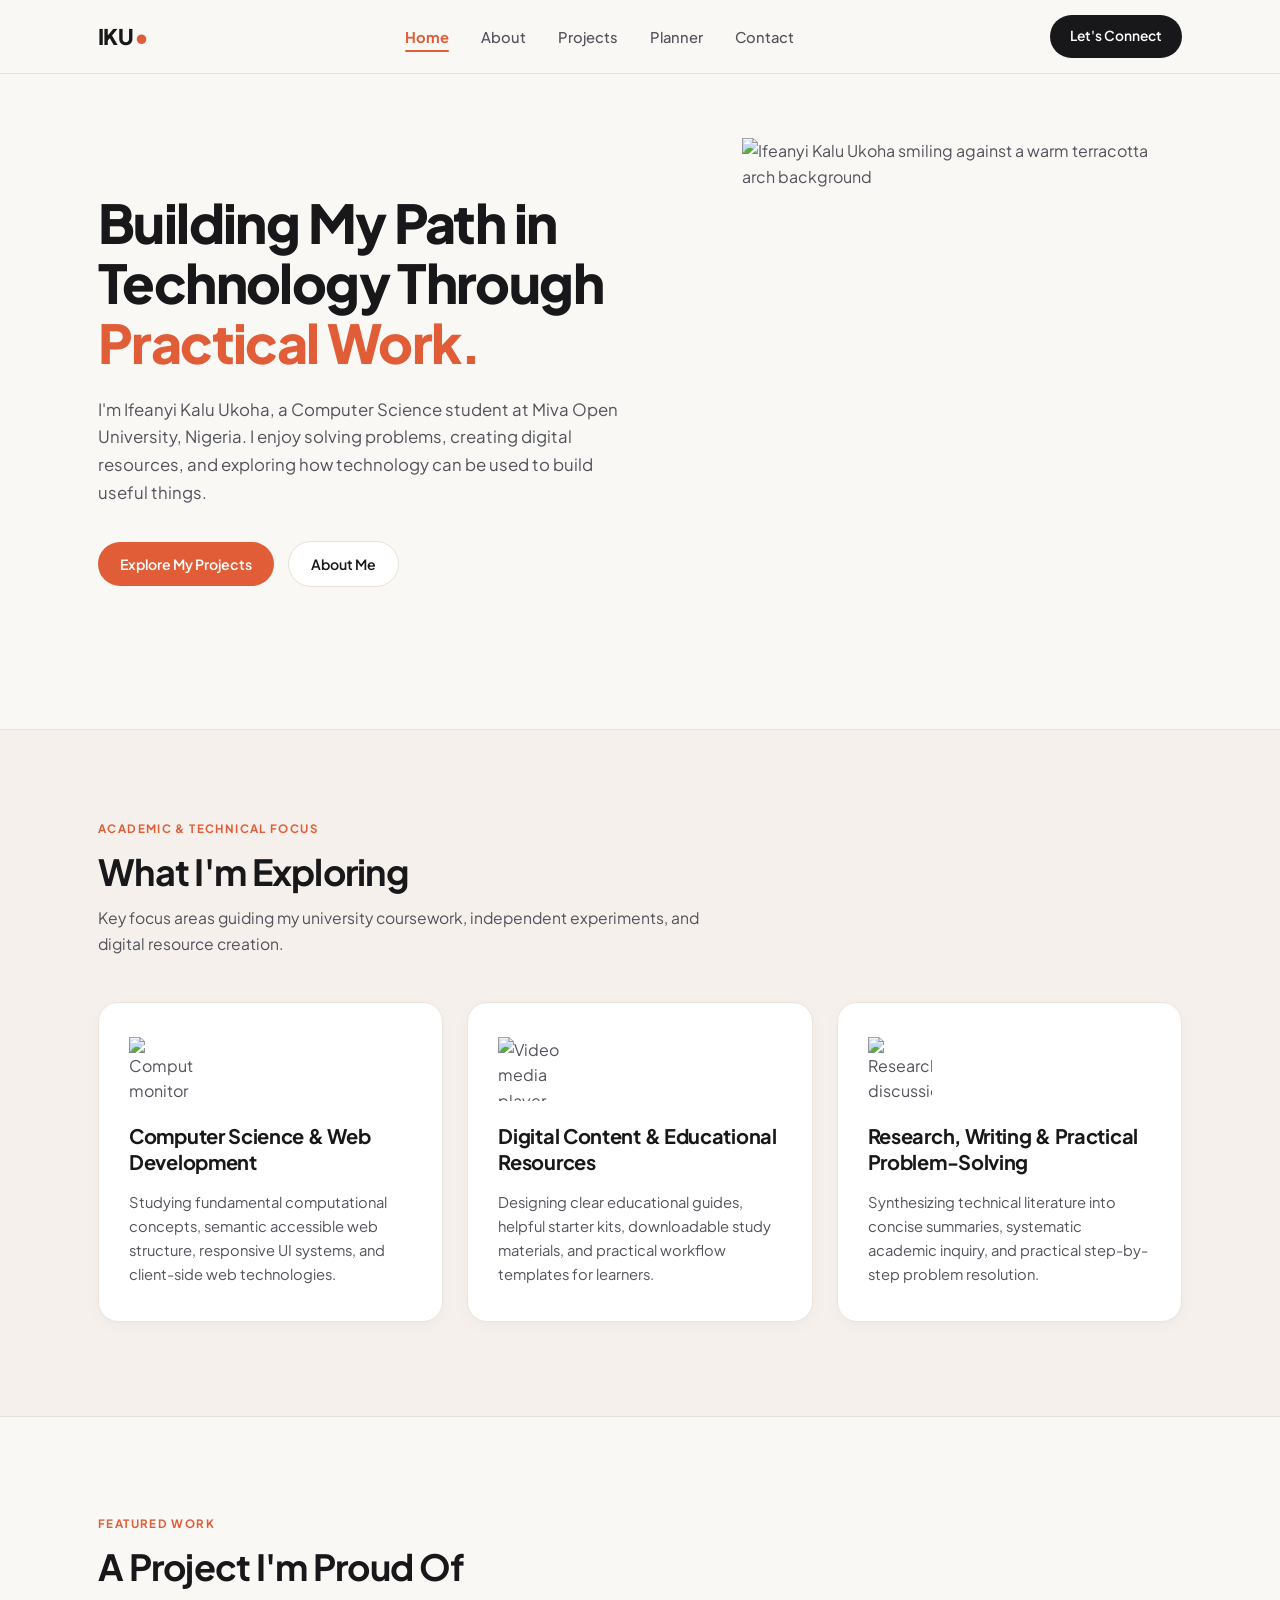
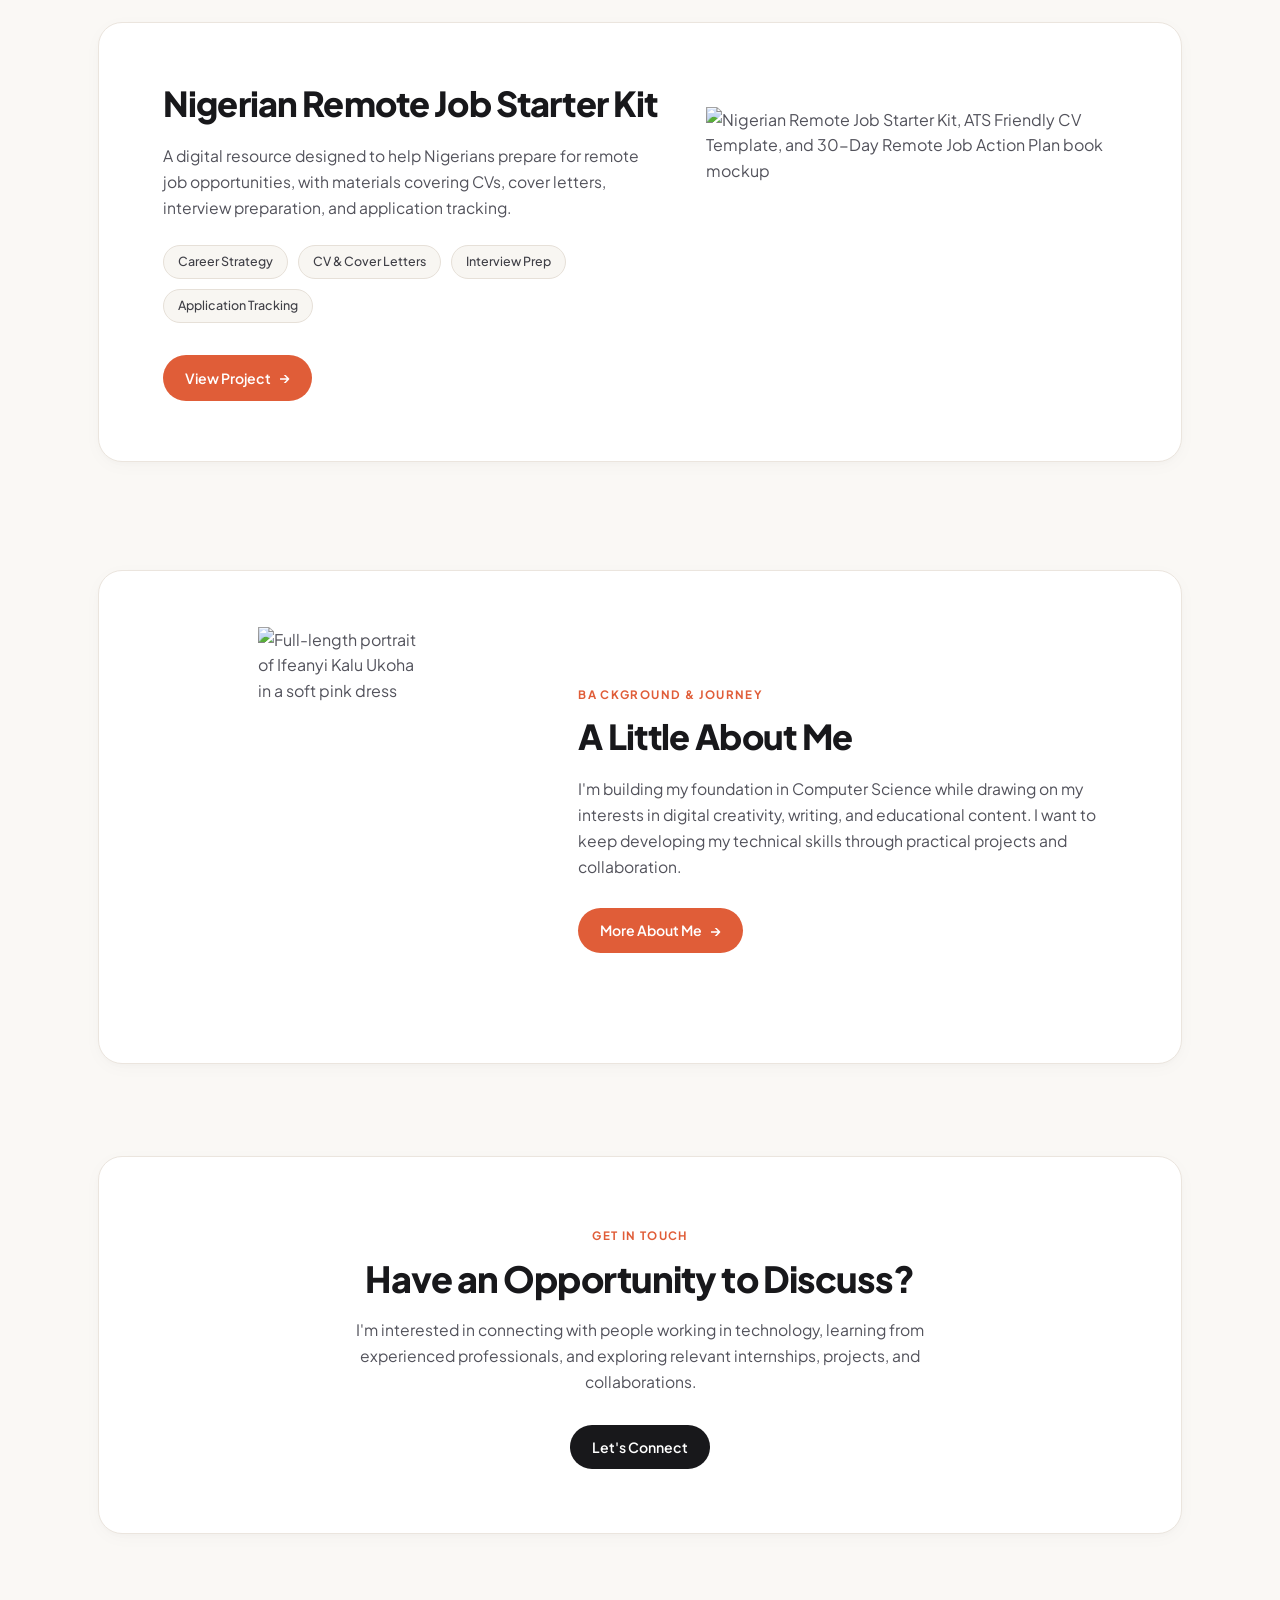
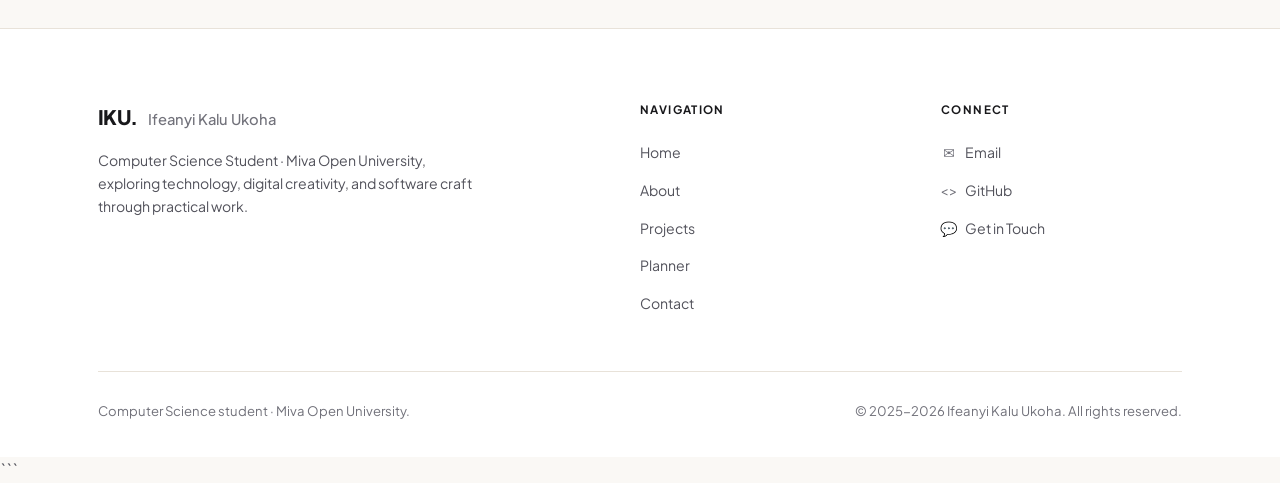
==== commit d4ba382d: "Clean up index.html and update asset paths Removed unnecessary comments and fixed asset paths." ====
--- a/index.html
+++ b/index.html
@@ -10,24 +10,18 @@
     <meta property="og:type" content="website" />
     <meta name="twitter:card" content="summary_large_image" />
 
-    <!-- Google Fonts: Plus Jakarta Sans -->
     <link rel="preconnect" href="https://fonts.googleapis.com" />
     <link rel="preconnect" href="https://fonts.gstatic.com" crossorigin />
     <link
       href="https://fonts.googleapis.com/css2?family=Plus+Jakarta+Sans:wght@400;500;600;700;800&display=swap"
       rel="stylesheet"
     />
-
-    <!-- Stylesheet -->
-    <link rel="stylesheet" href="/css/style.css" />
+    <link rel="stylesheet" href="css/style.css" />
   </head>
+
   <body>
-    <!-- =====================================================================
-         1. Navigation
-         ===================================================================== -->
     <header class="site-header" id="siteHeader">
       <div class="container nav-container">
-      
         <div class="nav-brand-group">
           <button
             class="mobile-menu-toggle"
@@ -46,15 +40,14 @@
           </a>
         </div>
 
-        <!-- Backdrop for mobile drawer -->
         <div class="nav-drawer-backdrop" id="navBackdrop" aria-hidden="true"></div>
 
-        
         <nav id="primaryNav" class="nav-drawer" aria-label="Main Navigation">
           <div class="nav-drawer-header">
             <span class="nav-drawer-title">IKU<span class="brand-dot">•</span></span>
             <button class="nav-drawer-close" id="navDrawerClose" aria-label="Close navigation menu">&times;</button>
           </div>
+
           <ul class="nav-links">
             <li><a href="index.html" class="nav-link active">Home</a></li>
             <li><a href="about.html" class="nav-link">About</a></li>
@@ -62,6 +55,7 @@
             <li><a href="planner.html" class="nav-link">Planner</a></li>
             <li><a href="contact.html" class="nav-link">Contact</a></li>
           </ul>
+
           <div class="nav-drawer-footer">
             <a href="contact.html" class="btn btn-dark nav-mobile-cta">
               Let's Connect <span class="arrow">→</span>
@@ -77,11 +71,7 @@
       </div>
     </header>
 
-    <!-- main content flow -->
     <main>
-      <!-- ===================================================================
-           2. Hero Section
-           =================================================================== -->
       <section id="home" class="hero-section">
         <div class="container">
           <div class="hero-grid">
@@ -91,12 +81,14 @@
                 Technology Through<br class="hero-br" />
                 <span class="highlight">Practical Work.</span>
               </h1>
+
               <p class="hero-intro">
                 I'm Ifeanyi Kalu Ukoha, a Computer Science student at Miva Open
                 University, Nigeria. I enjoy solving problems, creating digital
                 resources, and exploring how technology can be used to build
                 useful things.
               </p>
+
               <div class="hero-actions">
                 <a href="projects.html" class="btn btn-primary">Explore My Projects</a>
                 <a href="about.html" class="btn btn-secondary">About Me</a>
@@ -106,7 +98,7 @@
             <div class="hero-visual">
               <div class="hero-portrait-wrapper">
                 <img
-                  src="/assets/img/8.png"
+                  src="assets/img/8.png"
                   alt="Ifeanyi Kalu Ukoha smiling against a warm terracotta arch background"
                   class="hero-portrait-img"
                   width="420"
@@ -118,9 +110,6 @@
         </div>
       </section>
 
-      <!-- ===================================================================
-           3. Academic & Technical Focus
-           =================================================================== -->
       <section id="focus" class="focus-section">
         <div class="container">
           <div class="focus-header">
@@ -132,11 +121,10 @@
           </div>
 
           <div class="focus-grid">
-            <!-- Card 1 -->
             <article class="focus-card card">
               <div class="focus-icon-wrap">
                 <img
-                  src="/assets/img/computer.png"
+                  src="assets/img/computer.png"
                   alt="Computer monitor and keyboard icon"
                   width="64"
                   height="64"
@@ -148,11 +136,10 @@
               </p>
             </article>
 
-            <!-- Card 2 -->
             <article class="focus-card card">
               <div class="focus-icon-wrap">
                 <img
-                  src="/assets/img/content.png"
+                  src="assets/img/content.png"
                   alt="Video media player icon"
                   width="64"
                   height="64"
@@ -164,11 +151,10 @@
               </p>
             </article>
 
-            <!-- Card 3 -->
             <article class="focus-card card">
               <div class="focus-icon-wrap">
                 <img
-                  src="/assets/img/writing.png"
+                  src="assets/img/writing.png"
                   alt="Research discussion bubble and keyboard icon"
                   width="64"
                   height="64"
@@ -183,9 +169,6 @@
         </div>
       </section>
 
-      <!-- ===================================================================
-           4. Featured Project
-           =================================================================== -->
       <section id="projects" class="featured-section">
         <div class="container">
           <div class="featured-header">
@@ -214,7 +197,7 @@
 
             <div class="featured-visual">
               <img
-                src="/assets/img/6.png"
+                src="assets/img/6.png"
                 alt="Nigerian Remote Job Starter Kit, ATS Friendly CV Template, and 30-Day Remote Job Action Plan book mockup"
                 class="featured-mockup-img"
                 width="380"
@@ -225,15 +208,12 @@
         </div>
       </section>
 
-      <!-- ===================================================================
-           5. About Preview
-           =================================================================== -->
       <section id="about" class="about-section">
         <div class="container">
           <article class="about-card card">
             <div class="about-visual">
               <img
-                src="/assets/img/7.png"
+                src="assets/img/7.png"
                 alt="Full-length portrait of Ifeanyi Kalu Ukoha in a soft pink dress"
                 class="about-portrait-img"
                 width="160"
@@ -247,6 +227,7 @@
               <p class="about-desc">
                 I'm building my foundation in Computer Science while drawing on my interests in digital creativity, writing, and educational content. I want to keep developing my technical skills through practical projects and collaboration.
               </p>
+
               <a href="about.html" class="btn btn-primary">
                 More About Me <span class="arrow">→</span>
               </a>
@@ -255,9 +236,6 @@
         </div>
       </section>
 
-      <!-- ===================================================================
-           6. Contact CTA
-           =================================================================== -->
       <section id="contact" class="contact-cta-section">
         <div class="container">
           <div class="contact-card card">
@@ -266,6 +244,7 @@
             <p class="contact-desc">
               I'm interested in connecting with people working in technology, learning from experienced professionals, and exploring relevant internships, projects, and collaborations.
             </p>
+
             <a href="mailto:i.ukoha9685@miva.edu.ng" class="btn btn-dark">
               Let's Connect
             </a>
@@ -274,13 +253,9 @@
       </section>
     </main>
 
-    <!-- =====================================================================
-         7. Footer
-         ===================================================================== -->
     <footer class="site-footer">
       <div class="container">
         <div class="footer-top">
-          <!-- Col 1: Brand & Bio -->
           <div class="footer-brand">
             <div class="footer-logo-line">
               <span class="footer-logo">IKU.</span>
@@ -291,7 +266,6 @@
             </p>
           </div>
 
-          <!-- Col 2: Navigation Links -->
           <div class="footer-nav-col">
             <h3 class="footer-heading">NAVIGATION</h3>
             <ul class="footer-list">
@@ -303,7 +277,6 @@
             </ul>
           </div>
 
-          <!-- Col 3: Connect -->
           <div class="footer-connect-col">
             <h3 class="footer-heading">CONNECT</h3>
             <ul class="footer-list">
@@ -333,7 +306,7 @@
       </div>
     </footer>
 
-    <!-- Vanilla JavaScript Interaction -->
-    <script type="module" src="/js/main.js"></script>
+    <script type="module" src="js/main.js"></script>
   </body>
 </html>
+```
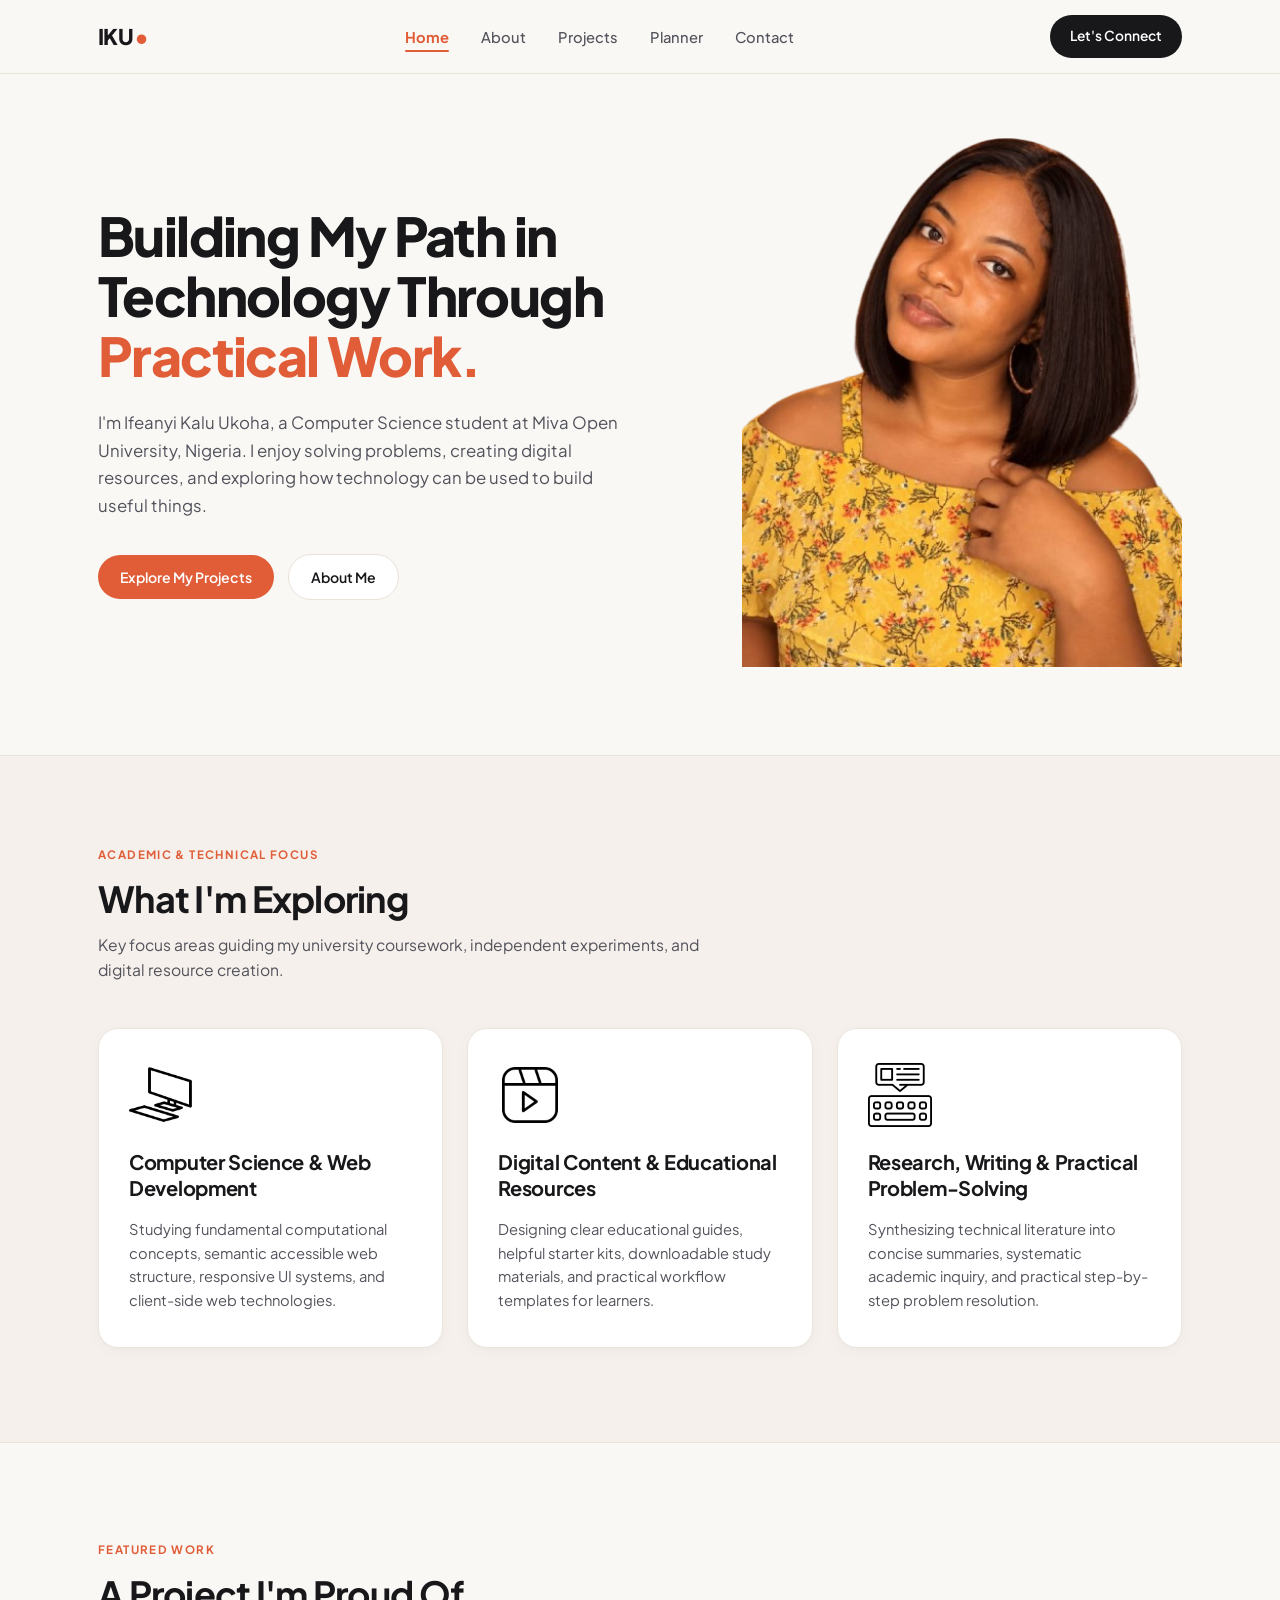
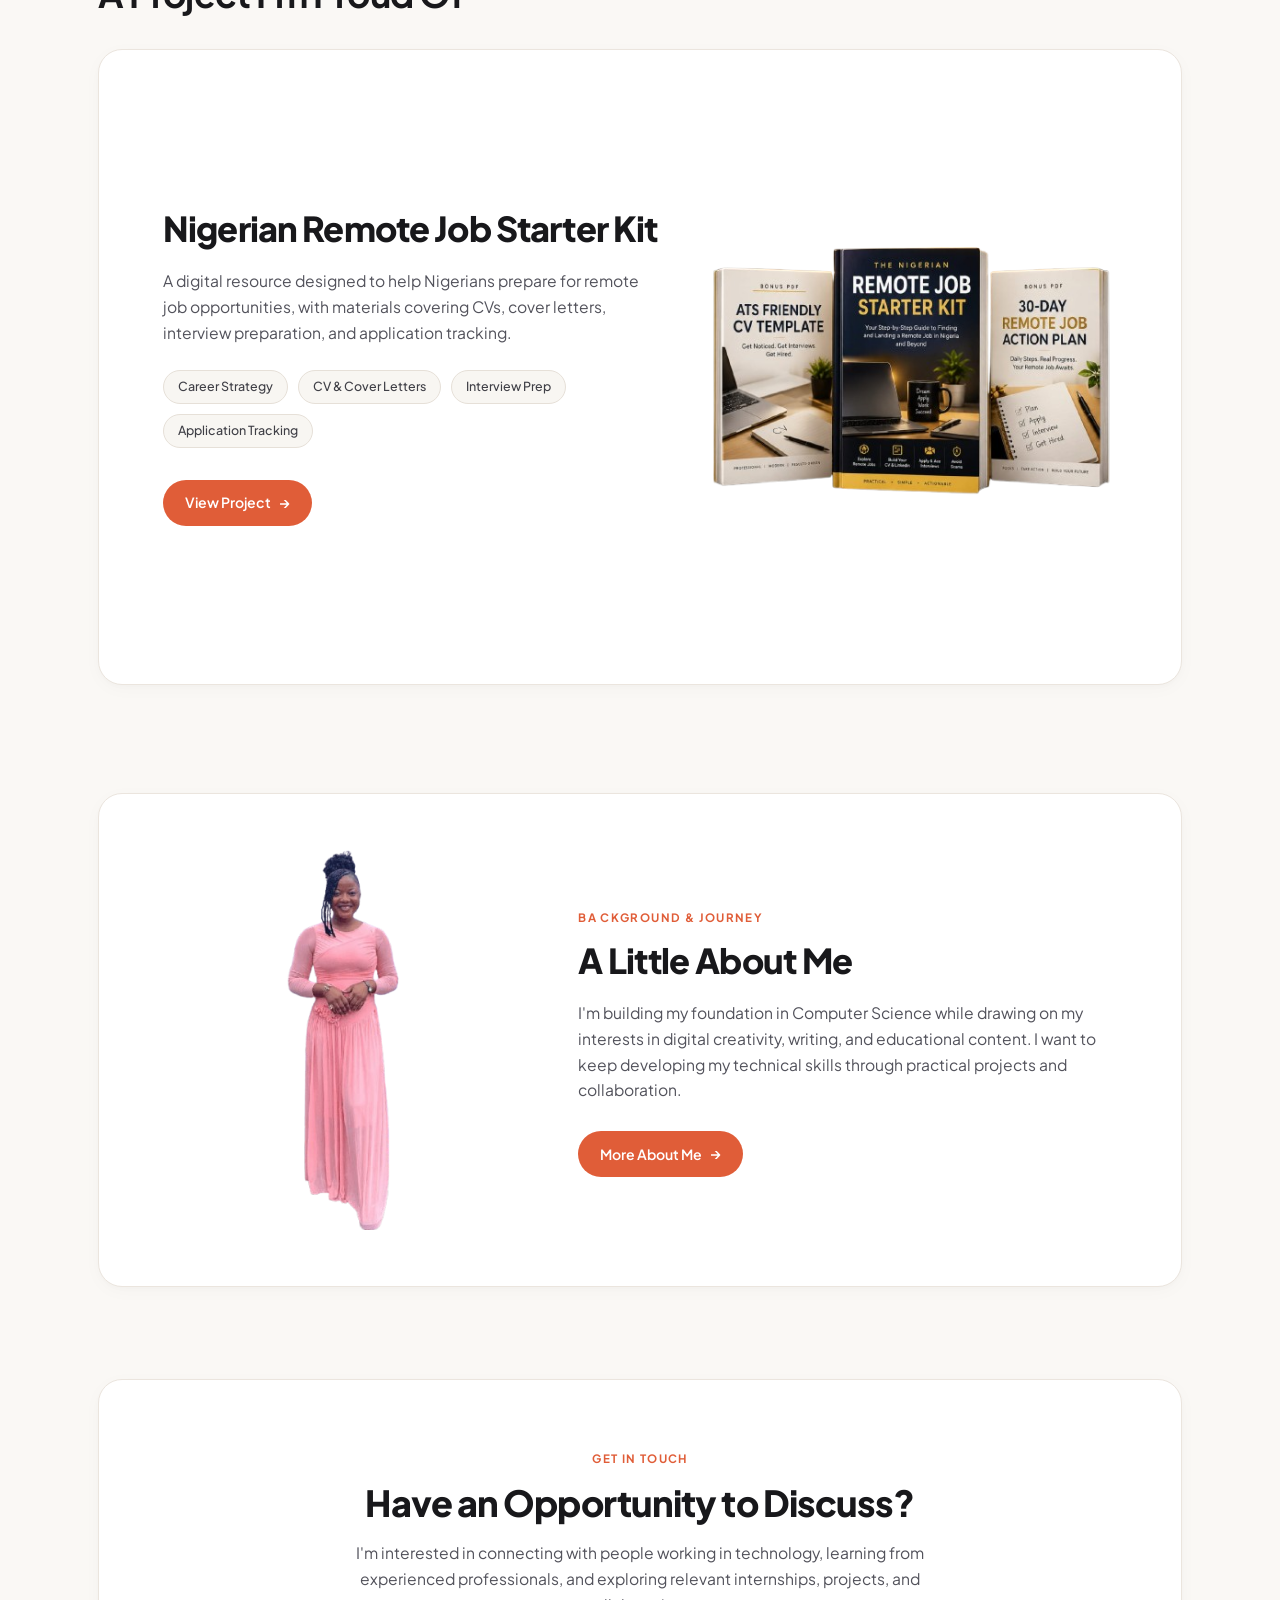
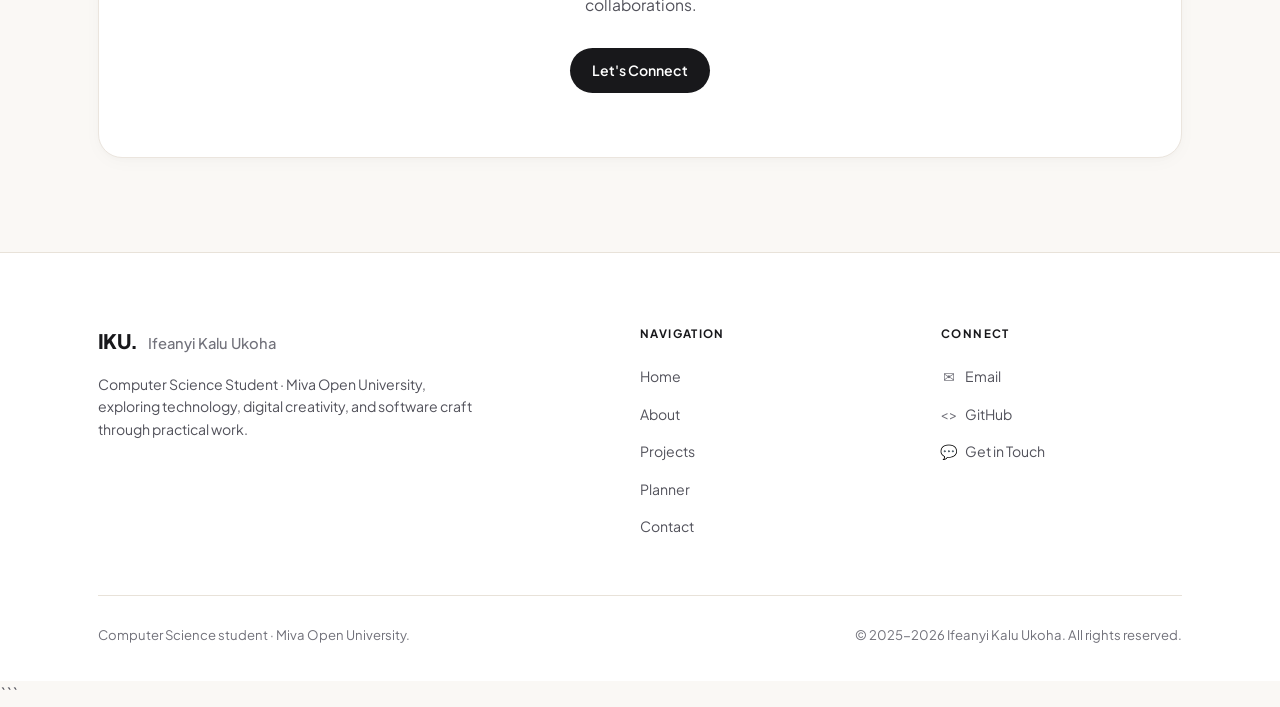
==== commit 2a2be4e0: "Change contact link from email to contact page" ====
--- a/index.html
+++ b/index.html
@@ -245,7 +245,7 @@
               I'm interested in connecting with people working in technology, learning from experienced professionals, and exploring relevant internships, projects, and collaborations.
             </p>
 
-            <a href="mailto:i.ukoha9685@miva.edu.ng" class="btn btn-dark">
+            <a href="contact.html" class="btn btn-dark">
               Let's Connect
             </a>
           </div>
